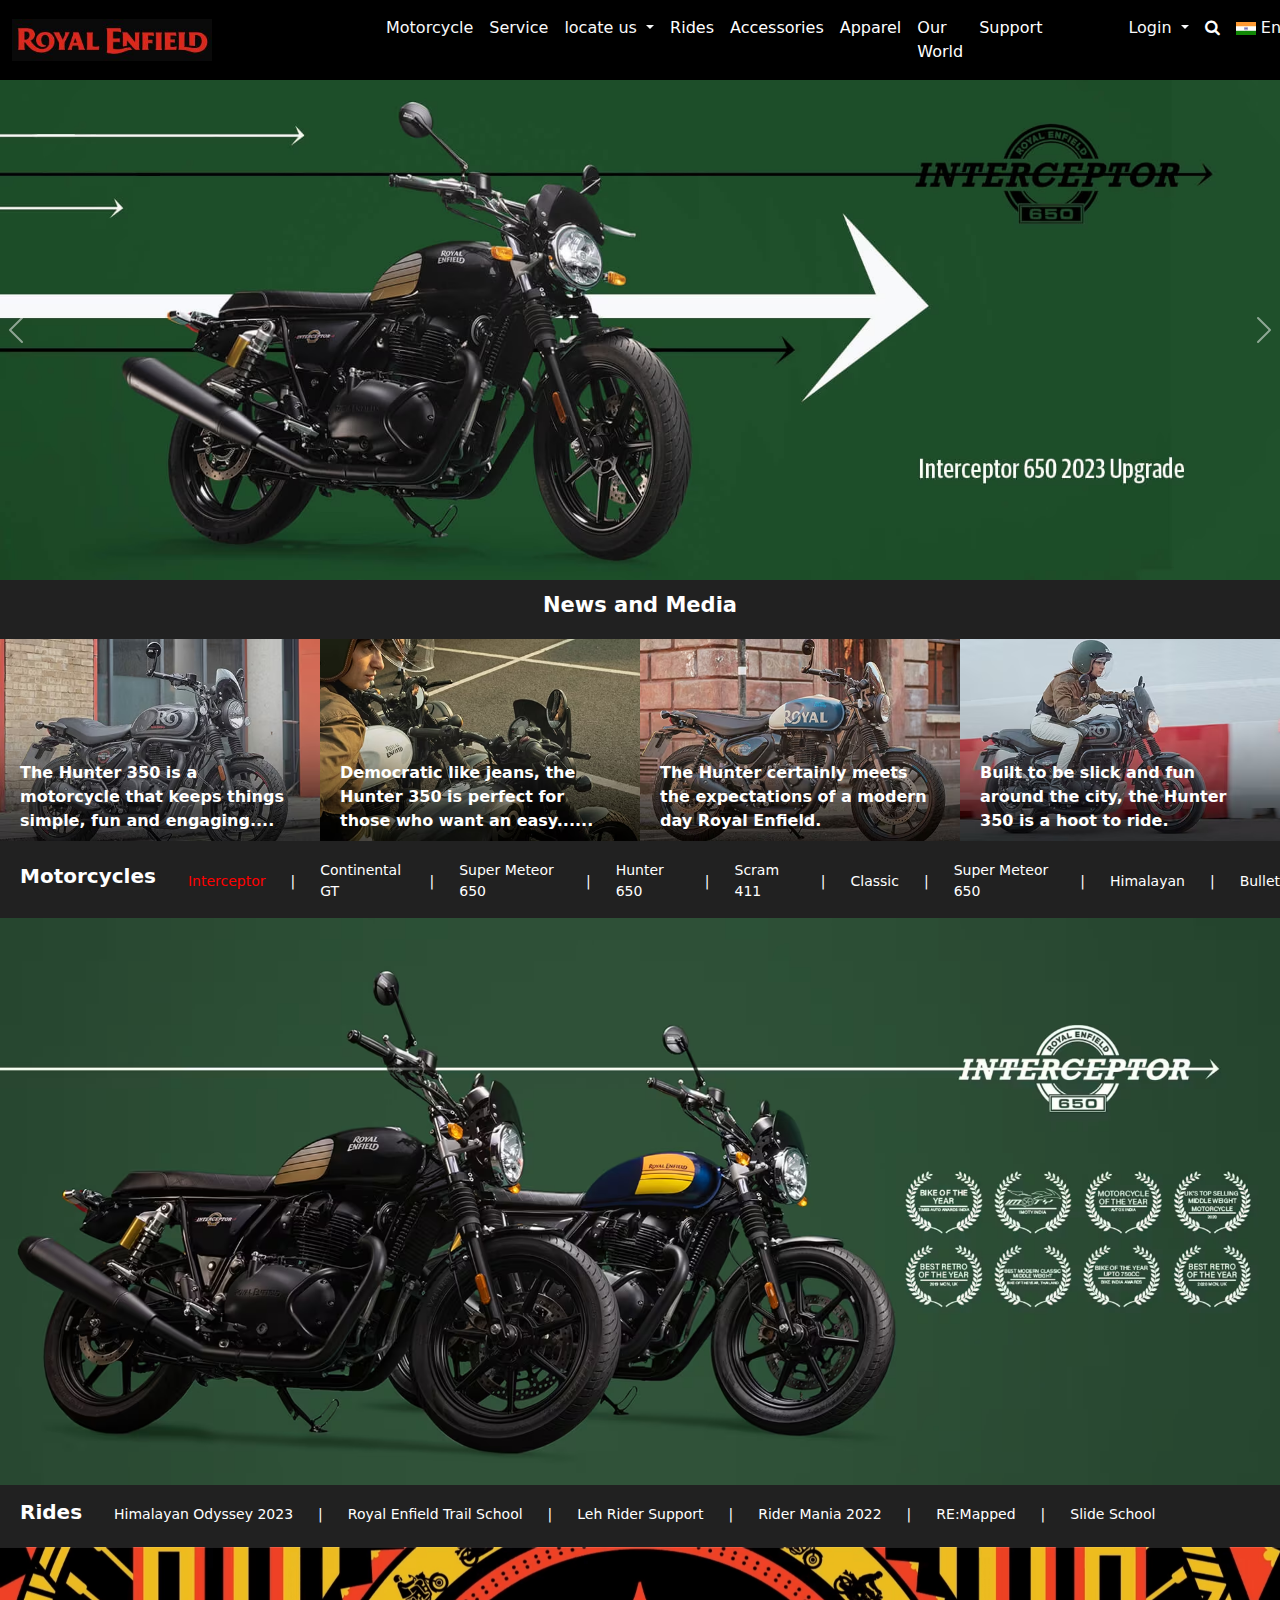
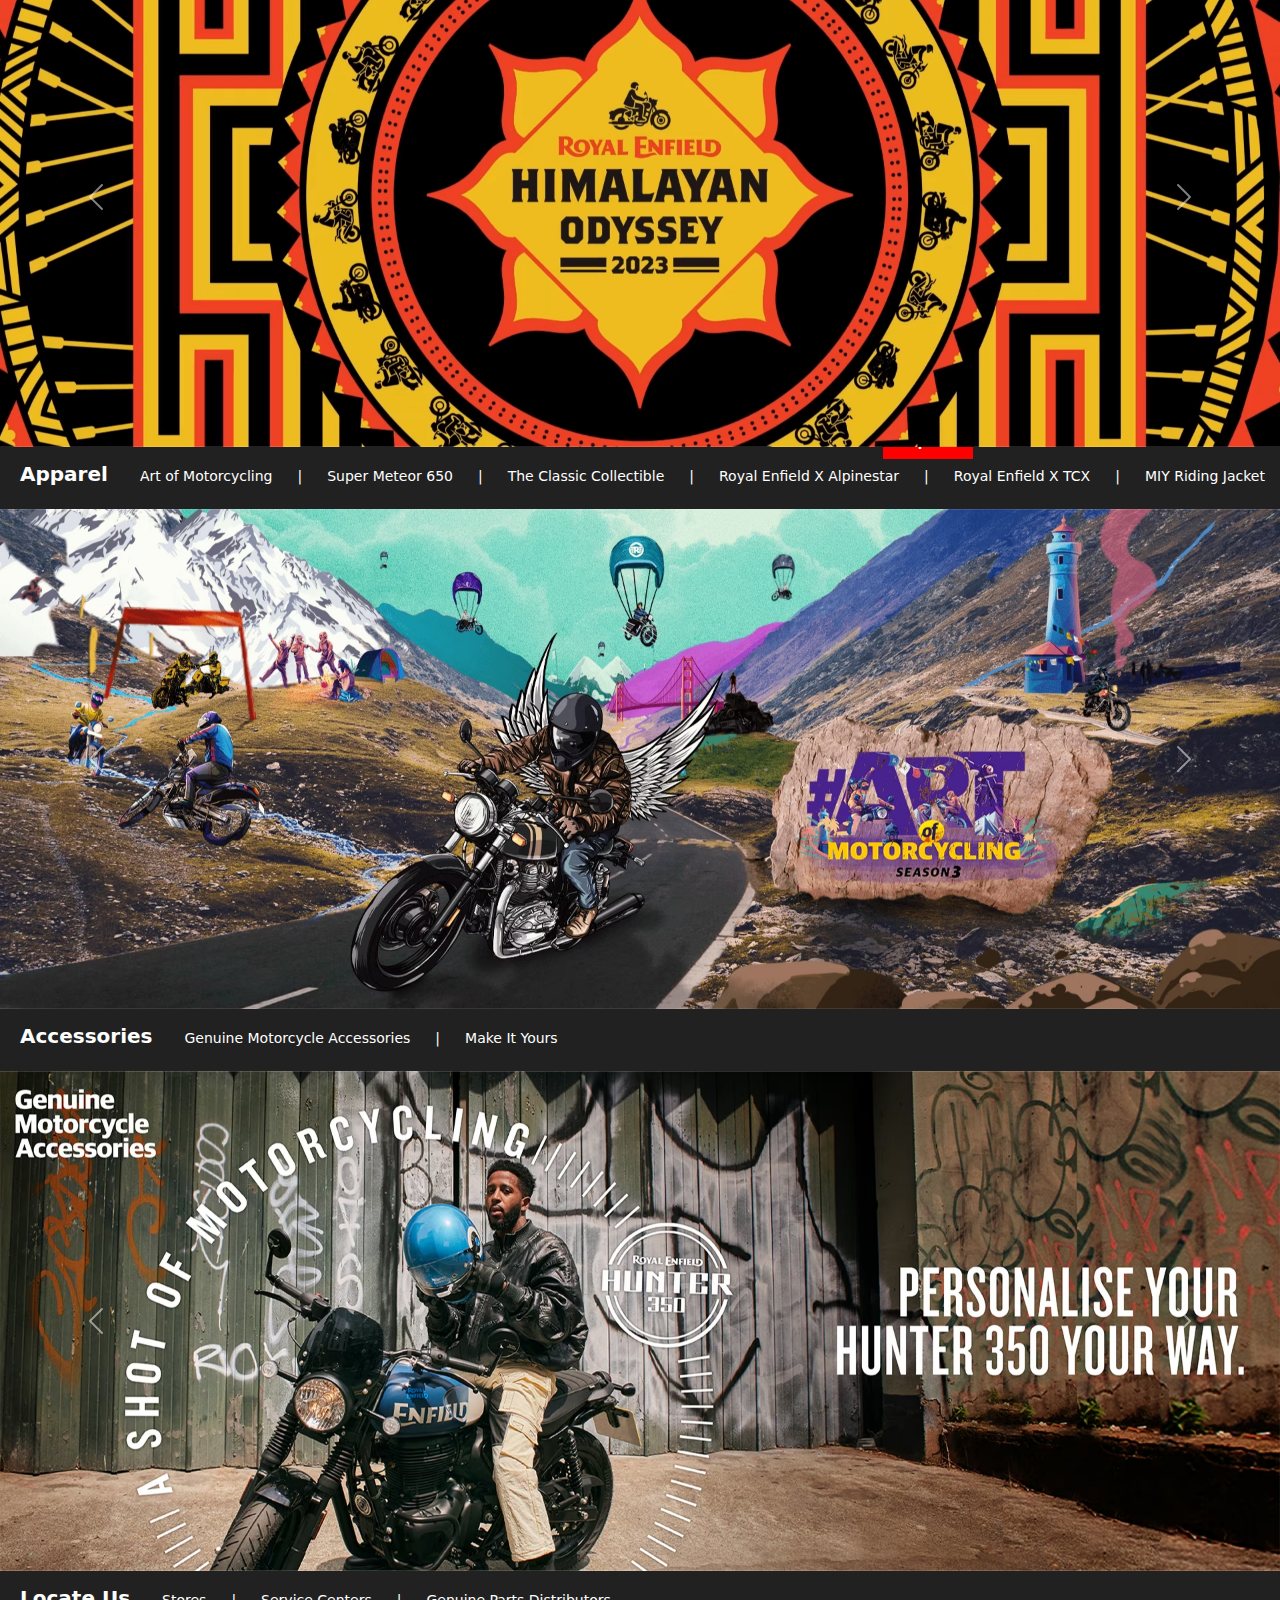
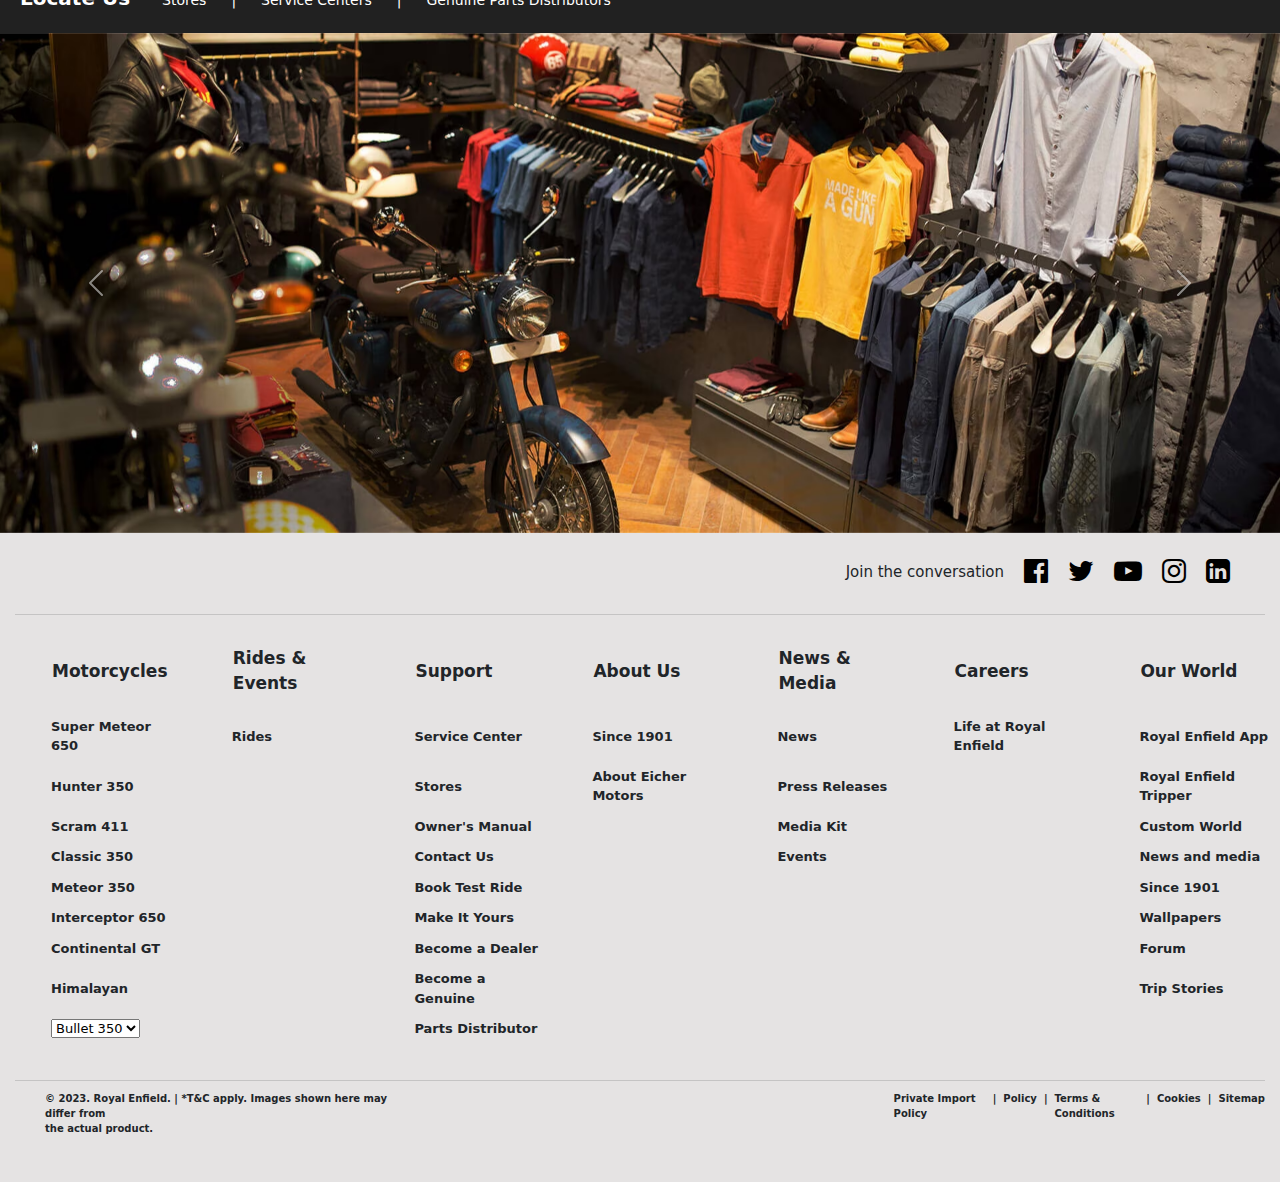
==== index.html @ e314db84 "update html file" ====
<!DOCTYPE html>
<html lang="en">
<head>
    <meta charset="UTF-8">
    <meta http-equiv="X-UA-Compatible" content="IE=edge">
    <meta name="viewport" content="width=device-width, initial-scale=1.0">
    <title>Bikes in India | New Bike Model 2023 | Royal Enfield India</title>
    <link rel="stylesheet" href="./RE.css">
    <link rel="stylesheet" href="./bootstrap-5.3.0-dist/css/bootstrap.min.css">
    <script src="./bootstrap-5.3.0-dist/js/bootstrap.bundle.min.js"></script>
    <script src="./RE.js"></script>
    <link rel="shortcut icon" href="./Images/icon.png" type="image/x-icon">
    <link rel="stylesheet" href="./font-awesome-4.7.0/css/font-awesome.css">
</head>
<body>
    <nav class="navbar navbar-expand-lg bg-black">
        <div class="container-fluid">
          <a class="navbar-brand" href="#"><img src="./Images/RElogo.JPG" alt="Royal Enfield India" width="200px"></a>
          <button class="navbar-toggler" type="button" data-bs-toggle="collapse" data-bs-target="#navbarSupportedContent" aria-controls="navbarSupportedContent" aria-expanded="false" aria-label="Toggle navigation">
            <span class="navbar-toggler-icon"></span>
          </button>
          <div class="collapse navbar-collapse" id="navbarSupportedContent">
            <ul class="navbar-nav me-auto mb-2 mb-lg-0">
              <li class="nav-item">
                <a class="nav-link active text-light" aria-current="page" href="#" style="margin-left: 150px;">Motorcycle</a>
              </li>
              <li class="nav-item">
                <a class="nav-link text-light" href="#">Service</a>
              </li>
              <li class="nav-item dropdown">
                <a class="nav-link dropdown-toggle text-light" href="#" role="button" data-bs-toggle="dropdown" aria-expanded="false">
                  locate us
                </a>
                <ul class="dropdown-menu">
                  <li><a class="dropdown-item" href="#">Mumbai</a></li>
                  <li><a class="dropdown-item" href="#">Thane</a></li>
                  <li><a class="dropdown-item" href="#">Chennai</a></li>
                  <li><a class="dropdown-item" href="#">Vasai</a></li>
                  <li><a class="dropdown-item" href="#">Pune</a></li>
                </ul>
              </li>
              <li class="nav-item">
                <a class="nav-link text-white">Rides</a>
              </li>
              <li class="nav-item">
                <a class="nav-link text-white">Accessories</a>
              </li>
              <li class="nav-item">
                <a class="nav-link text-white">Apparel</a>
              </li>
              <li class="nav-item">
                <a class="nav-link text-white">Our World</a>
              </li>
              <li class="nav-item">
                <a class="nav-link text-white">Support</a>
              </li>

              <li class="nav-item dropdown" style="margin-left: 70px ">
                <a class="nav-link dropdown-toggle text-light" href="#" role="button" data-bs-toggle="dropdown" aria-expanded="false">
                  Login
                </a>
            </li>
            <li class="nav-item">
                <a class="nav-link text-white" ><i class="fa fa-search" aria-hidden="true"></i></a>
            </li>
            <li class="nav-item dropdown"> 
                <a class="nav-link dropdown-toggle text-light" href="#" role="button" data-bs-toggle="dropdown" aria-expanded="false">
                <img src="./Images/india-flag-icon.png" alt="" width="20px"> En</a>  
            </li>
            </ul>

            
          </div>
        </div>
      </nav>
    
      <div id="carouselExampleAutoplaying" class="carousel slide" data-bs-ride="carousel">
        <div class="carousel-inner">
          <div class="carousel-item active">
            <img src="./Images/img1.png" class="d-block w-100" alt="img1">
          </div>
          <div class="carousel-item">
            <img src="./Images/img2.png" class="d-block w-100" alt="...">
          </div>
          <div class="carousel-item">
            <img src="./Images/img3.png" class="d-block w-100" alt="...">
          </div>
          <div class="carousel-item">
            <img src="./Images/img4.gif" class="d-block w-100" alt="...">
          </div>
          <div class="carousel-item">
            <img src="./Images/img5.png" class="d-block w-100" alt="...">
          </div>
          <div class="carousel-item">
            <img src="./Images/img6.png" class="d-block w-100" alt="...">
          </div>
          <div class="carousel-item">
            <img src="./Images/img7.png" class="d-block w-100" alt="...">
          </div>
        </div>
        <button class="carousel-control-prev" type="button" data-bs-target="#carouselExampleAutoplaying" data-bs-slide="prev" style="padding-right: 160px;">
          <span class="carousel-control-prev-icon" aria-hidden="true"></span>
          <span class="visually-hidden">Previous</span>
        </button>
        <button class="carousel-control-next" type="button" data-bs-target="#carouselExampleAutoplaying" data-bs-slide="next" style="padding-left: 160px;">
          <span class="carousel-control-next-icon" aria-hidden="true"></span>
          <span class="visually-hidden">Next</span>
        </button>
      </div>

      <section id="CardSection">
        <div id="news" >
          <h3>News and Media</h3>
        </div>
        <div id="Cards"  >
        <div>
          <img src="./Images/img8.png" alt="img8">
          <p>The Hunter 350 is a motorcycle that keeps things simple, fun and engaging....</p>
        </div>
        <div>
          <img src="./Images/img9.png" alt="">
          <p>Democratic like jeans, the Hunter 350 is perfect for those who want an easy......</p>
        </div>
        <div>
          <img src="./Images/img10.png" alt="">
          <p>The Hunter certainly meets the expectations of a modern day Royal Enfield.</p>
        </div>
        <div>
          <img src="./Images/img11.png" alt="">
          <p>Built to be slick and fun around the city, the Hunter 350 is a hoot to ride.</p>
        </div>
      </div>
      </section>

      <section id="Motorcycles">
        <h3>Motorcycles</h3>
        <ul>
          <li class="hover" onclick="a1"><span> Interceptor</span></li>
          <li>|</li>
          <li class="hover" onclick="a()">Continental GT</li>
          <li>|</li>
          <li class="hover" onclick="b()">Super Meteor 650</li>
          <li>|</li>
          <li class="hover" onclick="c()">Hunter 650</li>
          <li>|</li>
          <li class="hover" onclick="d()">Scram 411</li>
          <li>|</li>
          <li class="hover" onclick="e()">Classic</li>
          <li>|</li>
          <li class="hover" onclick="f()">Super Meteor 650</li>
          <li>|</li>
          <li class="hover" onclick="g()">Himalayan</li>
          <li>|</li>
          <li class="hover" onclick="h()">Bullet</li>
        </ul>
      </section>

      <section id="ImagSection">
        <img src="./Images/interceptor-home-motorcycle.avif" alt="" id="kk">
        <!-- <img src="./images/22.avif" alt="">
        <img src="./images/23.avif" alt="">
        <img src="./images/24.avif" alt="">
        <img src="./images/25.avif" alt="">
        <img src="./images/26.avif" alt="">
        <img src="./images/27.avif" alt="">
        <img src="./images/28.avif" alt="">
        <img src="./images/29.avif" alt=""> -->
        <button>Explore</button>
      </section>

      <section id="Rides">
        <h3>Rides</h3>
        <ul>
          <li class="hover">Himalayan Odyssey 2023</li>
          <li>|</li>
          <li class="hover">Royal Enfield Trail School  </li> 
          <li>|</li>
          <li class="hover">Leh Rider Support</li>
          <li>|</li>
          <li class="hover">Rider Mania 2022</li>
          <li>|</li>
          <li class="hover">RE:Mapped</li>
          <li>|</li>
          <li class="hover">Slide School</li>
        </ul>
      </section>

      <section id="RideImageSection">
        <div id="carouselExample" class="carousel slide">
          <div class="carousel-inner">
            <div class="carousel-item active">
              <img src="./Images/13.png" class="d-block w-100" alt="13.png">
            </div>
            <div class="carousel-item">
              <img src="./Images/14.png" class="d-block w-100"  alt="...">
            </div>
            <div class="carousel-item">
              <img src="./Images/15.png" class="d-block w-100" alt="...">
            </div>
            <div class="carousel-item">
              <img src="./Images/16.png" class="d-block w-100" alt="...">
            </div>
            <div class="carousel-item">
              <img src="./Images/17.png" class="d-block w-100" alt="...">
            </div>
            <div class="carousel-item">
              <img src="./Images/18.png" class="d-block w-100" alt="...">
            </div>
          </div>
          <button class="carousel-control-prev" type="button" data-bs-target="#carouselExample" data-bs-slide="prev">
            <span class="carousel-control-prev-icon" aria-hidden="true"></span>
            <span class="visually-hidden">Previous</span>
          </button>
          <button class="carousel-control-next" type="button" data-bs-target="#carouselExample" data-bs-slide="next">
            <span class="carousel-control-next-icon" aria-hidden="true"></span>
            <span class="visually-hidden">Next</span>
          </button>
        </div>
      </section>

    <section id="Apparel">
        <h3>Apparel</h3>
        <ul>
          <li class="hover">Art of Motorcycling</li>
          <li>|</li>
          <li class="hover">Super Meteor 650</Main></li> 
          <li>|</li>
          <li class="hover">The Classic Collectible</li>
          <li>|</li>
          <li class="hover">Royal Enfield X Alpinestar</li>
          <li>|</li>
          <li class="hover">Royal Enfield X TCX</li>
          <li>|</li>
          <li class="hover">MIY Riding Jacket</li>
        </ul>
    </section>

    <section id="ApparelImageSection">
      <div id="carouselExample" class="carousel slide">
        <div class="carousel-inner">
          <div class="carousel-item active">
            <img src="./Images/apparel1.png" class="d-block w-100" alt="13.png">
          </div>
          <div class="carousel-item">
            <img src="./Images/apparel2.png" class="d-block w-100"  alt="...">
          </div>
          <div class="carousel-item">
            <img src="./Images/apparel3.png" class="d-block w-100" alt="...">
          </div>
          <div class="carousel-item">
            <img src="./Images/apparel4.png" class="d-block w-100" alt="...">
          </div>
          <div class="carousel-item">
            <img src="./Images/apparel5.png" class="d-block w-100" alt="...">
          </div>
          <div class="carousel-item">
            <img src="./Images/apparel6.png" class="d-block w-100" alt="...">
          </div>
        </div>
        <button class="carousel-control-prev" type="button" data-bs-target="#carouselExample" data-bs-slide="prev">
          <span class="carousel-control-prev-icon" aria-hidden="true"></span>
          <span class="visually-hidden">Previous</span>
        </button>
        <button class="carousel-control-next" type="button" data-bs-target="#carouselExample" data-bs-slide="next">
          <span class="carousel-control-next-icon" aria-hidden="true"></span>
          <span class="visually-hidden">Next</span>
        </button>
      </div>
    </section>

    <section id="Accessories">
      <h3>Accessories</h3>
      <ul>
        <li class="hover">Genuine Motorcycle Accessories</li>
          <li>|</li>
          <li class="hover">Make It Yours</Main></li> 
      </ul>
    </section>

    <section id="AccessoriesImageSection">
      <div id="carouselExample" class="carousel slide">
        <div class="carousel-inner">
          <div class="carousel-item active">
            <img src="./Images/Accessories1.png" class="d-block w-100" alt="13.png">
          </div>
          <div class="carousel-item">
            <img src="./Images/Accessories2.png" class="d-block w-100"  alt="...">
          </div>
        </div>
        <button class="carousel-control-prev" type="button" data-bs-target="#carouselExample" data-bs-slide="prev">
          <span class="carousel-control-prev-icon" aria-hidden="true"></span>
          <span class="visually-hidden">Previous</span>
        </button>
        <button class="carousel-control-next" type="button" data-bs-target="#carouselExample" data-bs-slide="next">
          <span class="carousel-control-next-icon" aria-hidden="true"></span>
          <span class="visually-hidden">Next</span>
        </button>
      </div>
    </section>

    <section id="LocateUs">
      <h3>Locate Us</h3>
      <ul>
        <li class="hover">Stores</li>
        <li>|</li>
        <li class="hover">Service Centers</Main></li>
        <li>|</li>
        <li class="hover">Genuine Parts Distributors</Main></li> 
      </ul>
    </section>

    <section id="LocateUsImageSection">
      <div id="carouselExample" class="carousel slide">
        <div class="carousel-inner">
          <div class="carousel-item active">
            <img src="./Images/LocateUs1.png" class="d-block w-100" alt="13.png">
          </div>
          <div class="carousel-item">
            <img src="./Images/LocateUs2.png" class="d-block w-100"  alt="...">
          </div>
          <div class="carousel-item">
            <img src="./Images/LocateUs3.png" class="d-block w-100"  alt="...">
          </div>
        </div>
        <button class="carousel-control-prev" type="button" data-bs-target="#carouselExample" data-bs-slide="prev">
          <span class="carousel-control-prev-icon" aria-hidden="true"></span>
          <span class="visually-hidden">Previous</span>
        </button>
        <button class="carousel-control-next" type="button" data-bs-target="#carouselExample" data-bs-slide="next">
          <span class="carousel-control-next-icon" aria-hidden="true"></span>
          <span class="visually-hidden">Next</span>
        </button>
      </div>
    </section>

    <section id="footer">
      <div id="right">
        <h5>Join the conversation</h5>
        <a href="https://www.facebook.com/RoyalEnfield/" class="fa fa-facebook-official"></a>
        <a href="https://twitter.com/royalenfield" class="fa fa-twitter"></a>
        <a href="https://www.youtube.com/channel/UCyxUUHqmz9IiAnrROJc0mag" class="fa fa-youtube-play"></a>
        <a href="https://www.instagram.com/royalenfield/" class="fa fa-instagram"></a>
        <a href="https://www.linkedin.com/company/royal-enfield/" class="fa fa-linkedin-square"></a>
      </div>
      <div id="topline">

      </div>
      <div id="FooterTable">
        <table>
        
            <th>Motorcycles</th>
            <th>Rides & Events</th>
            <th>Support</th>
            <th>About Us</th>
            <th>News & Media</th>
            <th>Careers</th>
            <th>Our World</th>
        

          <tr>
            <td class="hover">Super Meteor 650</td>
            <td class="hover">Rides</td>
            <td class="hover">Service Center</td>
            <td class="hover">Since 1901</td>
            <td class="hover">News</td>
            <td class="hover">Life at Royal Enfield</td>
            <td class="hover">Royal Enfield App</td>
          </tr>

          <tr>
            <td class="hover">Hunter 350</td>
            <td></td>
            <td class="hover">Stores</td>
            <td class="hover">About Eicher Motors</td>
            <td class="hover">Press Releases</td>
            <td></td>
            <td class="hover">Royal Enfield Tripper</td>
          </tr>

          <tr>
            <td class="hover">Scram 411</td>
            <td></td>
            <td class="hover">Owner's Manual</td>
            <td></td>
            <td class="hover">Media Kit</td>
            <td></td>
            <td class="hover">Custom World</td>
          </tr>

          <tr>
            <td class="hover">Classic 350</td>
            <td></td>
            <td class="hover">Contact Us</td>
            <td class="hover"></td>
            <td class="hover">Events</td>
            <td></td>
            <td class="hover">News and media</td>
          </tr>
          
          <tr>
            <td class="hover">Meteor 350</td>
            <td></td>
            <td class="hover">Book Test Ride</td>
            <td></td>
            <td></td>
            <td></td>
            <td class="hover">Since 1901</td>
          </tr>
          <tr>
            <td class="hover">Interceptor 650</td>
            <td></td>
            <td class="hover">Make It Yours</td>
            <td></td>
            <td></td>
            <td></td>
            <td class="hover">Wallpapers</td>
          </tr>

          <tr>
            <td class="hover">Continental GT</td>
            <td></td>
            <td class="hover">Become a Dealer</td>
            <td></td>
            <td></td>
            <td></td>
            <td class="hover">Forum</td>
          </tr>

          <tr>
            <td class="hover">Himalayan</td>
            <td></td>
            <td class="hover">Become a Genuine</td>
            <td></td>
            <td></td>
            <td></td>
            <td class="hover">Trip Stories</td>
          </tr>
          <tr>
            <td><select class="hover" name="Bullet" id="">
              <option value="" class="hover">Bullet 350</option>
              <option value="" class="hover">Bullet ES</option>
            </select></td>
            <td></td>
            <td class="hover">Parts Distributor</td>
            <td></td>
            <td></td>
            <td></td>
            <td></td>
          </tr>
        </table>
      </div>

      <div id="Copyright">
        <p>© 2023. Royal Enfield. | *T&C apply. Images shown here may differ from <br>
          the actual product.</p>
          
            <ul>
              <li class="hover">Private Import Policy</li>
              <li>|</li>
              <li class="hover">Policy</Main></li>
              <li>|</li>
              <li class="hover">Terms & Conditions</Main></li> 
              <li>|</li>
              <li class="hover">Cookies</Main></li> 
              <li>|</li>
              <li class="hover">Sitemap</Main></li> 
            </ul>
          </div>
      </div>
    </section>

</body>
</html>
---- RE.css ----
#CardSection{
    background-color: #212121;
    color: white;
}

#CardSection #news{
    text-align: center;
    padding-top: 8px;
    padding-bottom: 8px;
}

#CardSection #news h3{
    font-size: 21px;
    font-weight: 650;
    padding-top: 5px;
    padding-bottom: 5px;
}

#CardSection #Cards{
    display: flex;
}

#CardSection #Cards div{
    width: 25%;
    height: 210px;
    overflow: hidden;
}

#CardSection #Cards div img{
    width: 100%;

}

#CardSection #Cards div p{
    position: relative;
    top: -80px;
    padding-left: 20px;
    padding-right: 20px;
    font-weight: 600;
}

#CardSection #Cards div img:hover{
    transform: scale(1.1);
    transition: 2s;
}

#Motorcycles{
    display: flex;
    background-color: #212121;
    color: white;
    position: relative;
}

#Motorcycles h3{
    padding-top: 15px;
    padding-bottom: 15px;
    margin-left: 20px;
    font-size: 20px;
    font-weight: 650;
}

#Motorcycles ul li span{
    color: red;
}

#Motorcycles ul{
    list-style: none;
    display:flex;
    gap: 25px;
    align-items: center;
    margin-top: 11px;
    font-size: 14px;
    font-weight: 450;
}

.hover:hover{
    color: red;
    cursor: pointer;
}

#ImagSection img{
    width: 100%;
}

#ImagSection button{
    position: absolute;
    left: 69%;
    top: 225%;
    width: 90px;
    height: 34px;
    border: none;
    background-color: red;
    color: white;
    font-size: 13px;
    font-weight: 600;
}

#Rides{
    display: flex;
    background-color: #212121;
    color: white;
    position: relative;
}

#Rides h3{
    padding-top: 15px;
    padding-bottom: 15px;
    margin-left: 20px;
    font-size: 20px;
    font-weight: 650;
}

#Rides ul li span{
    color: red;
}

#Rides ul{
    list-style: none;
    display: flex;
    align-items: center;
    gap: 25px;
    margin-top: 13px;
    font-size: 14px;
    font-weight: 500;
}

#Apparel{
    display: flex;
    background-color: #212121;
    color: white;
}

#Apparel h3{
    padding-top: 15px;
    padding-bottom: 15px;
    margin-left: 20px;
    font-size: 20px;
    font-weight: 650;
}

#Apparel ul{
    display: flex;
    align-items: center;
    list-style: none;
    gap: 25px;
    margin-top: 13px;
    font-size: 14px;
    font-weight: 500;
}

#Accessories{
    display: flex;
    background-color: #212121;
    color: white;
}

#Accessories h3{
    padding-top: 15px;
    padding-bottom: 15px;
    margin-left: 20px;
    font-size: 20px;
    font-weight: 650;
}

#Accessories ul{
    display: flex;
    align-items: center;
    list-style: none;
    gap: 25px;
    margin-top: 13px;
    font-size: 14px;
    font-weight: 500;
}

#LocateUs{
    display: flex;
    background-color: #212121;
    color: white;
}

#LocateUs h3{
    padding-top: 15px;
    padding-bottom: 15px;
    margin-left: 20px;
    font-size: 20px;
    font-weight: 650;
}

#LocateUs ul{
    display: flex;
    align-items: center;
    list-style: none;
    gap: 25px;
    margin-top: 13px;
    font-size: 14px;
    font-weight: 500;
}

#TagsCardSection{
    background-color: #212121;
    color: white;
}

#TagsCardSection #tags{
    text-align: center;
    padding-top: 8px;
    padding-bottom: 8px;
}

#TagsCardSection #tags h3{
    font-size: 21px;
    font-weight: 650;
    padding-top: 5px;
    padding-bottom: 5px;
}

#TagsCardSection #card1 div{
    width: 25px;
    /* height: 210px; */
    /* overflow: hidden; */
}

/* #TagsCardSection #card1 div img{
    width: 50%;

} */

#footer{
    background-color: #e5e3e3;
}

#footer #right{
    display: flex;
    align-items:center;
    justify-content: right;
    gap: 20px;
    padding-right: 50px;
    padding-top: 20px;
    padding-bottom: 25px;

}

#footer #right h5{
    font-weight: 500;
    font-size: 15px;
    padding-top: 10px;
}

#footer #right a{
    font-size: 28px;
    text-decoration: none;
    color: black;
}

#footer #topline {
    border-top: 1px solid #c5c4c4 ;
    margin-right: 15px;
    margin-left: 15px;
    padding-bottom: 30px;
    position: relative;
}

#footer #FooterTable table tr th{
    padding-left: 52px;
    padding-bottom: 10px; 
    font-size: 17px;   
}

#footer #FooterTable table{
    margin-bottom: 40px;
}

#footer #FooterTable table td{
    padding-left: 51px;
    font-size: 13px;
    padding-top: 10px;
    font-weight: 600;
}

#footer #Copyright {
    border-top: 1px solid #c5c4c4 ;
    margin-right: 15px;
    margin-left: 15px;
    padding-bottom: 30px;
    position: relative;
}

#Copyright p{
    margin-top: 10px;
    font-size: 10px;
    font-weight: 600;
    padding-left: 30px;
}

#Copyright{
    display: flex;
} 

#Copyright ul{
    display: flex;
    list-style: none;
    margin-left: 460px;
    margin-top: 10px;
    gap: 7px;
}

#Copyright ul li{
    font-size: 10px;
    font-weight: 600;
}
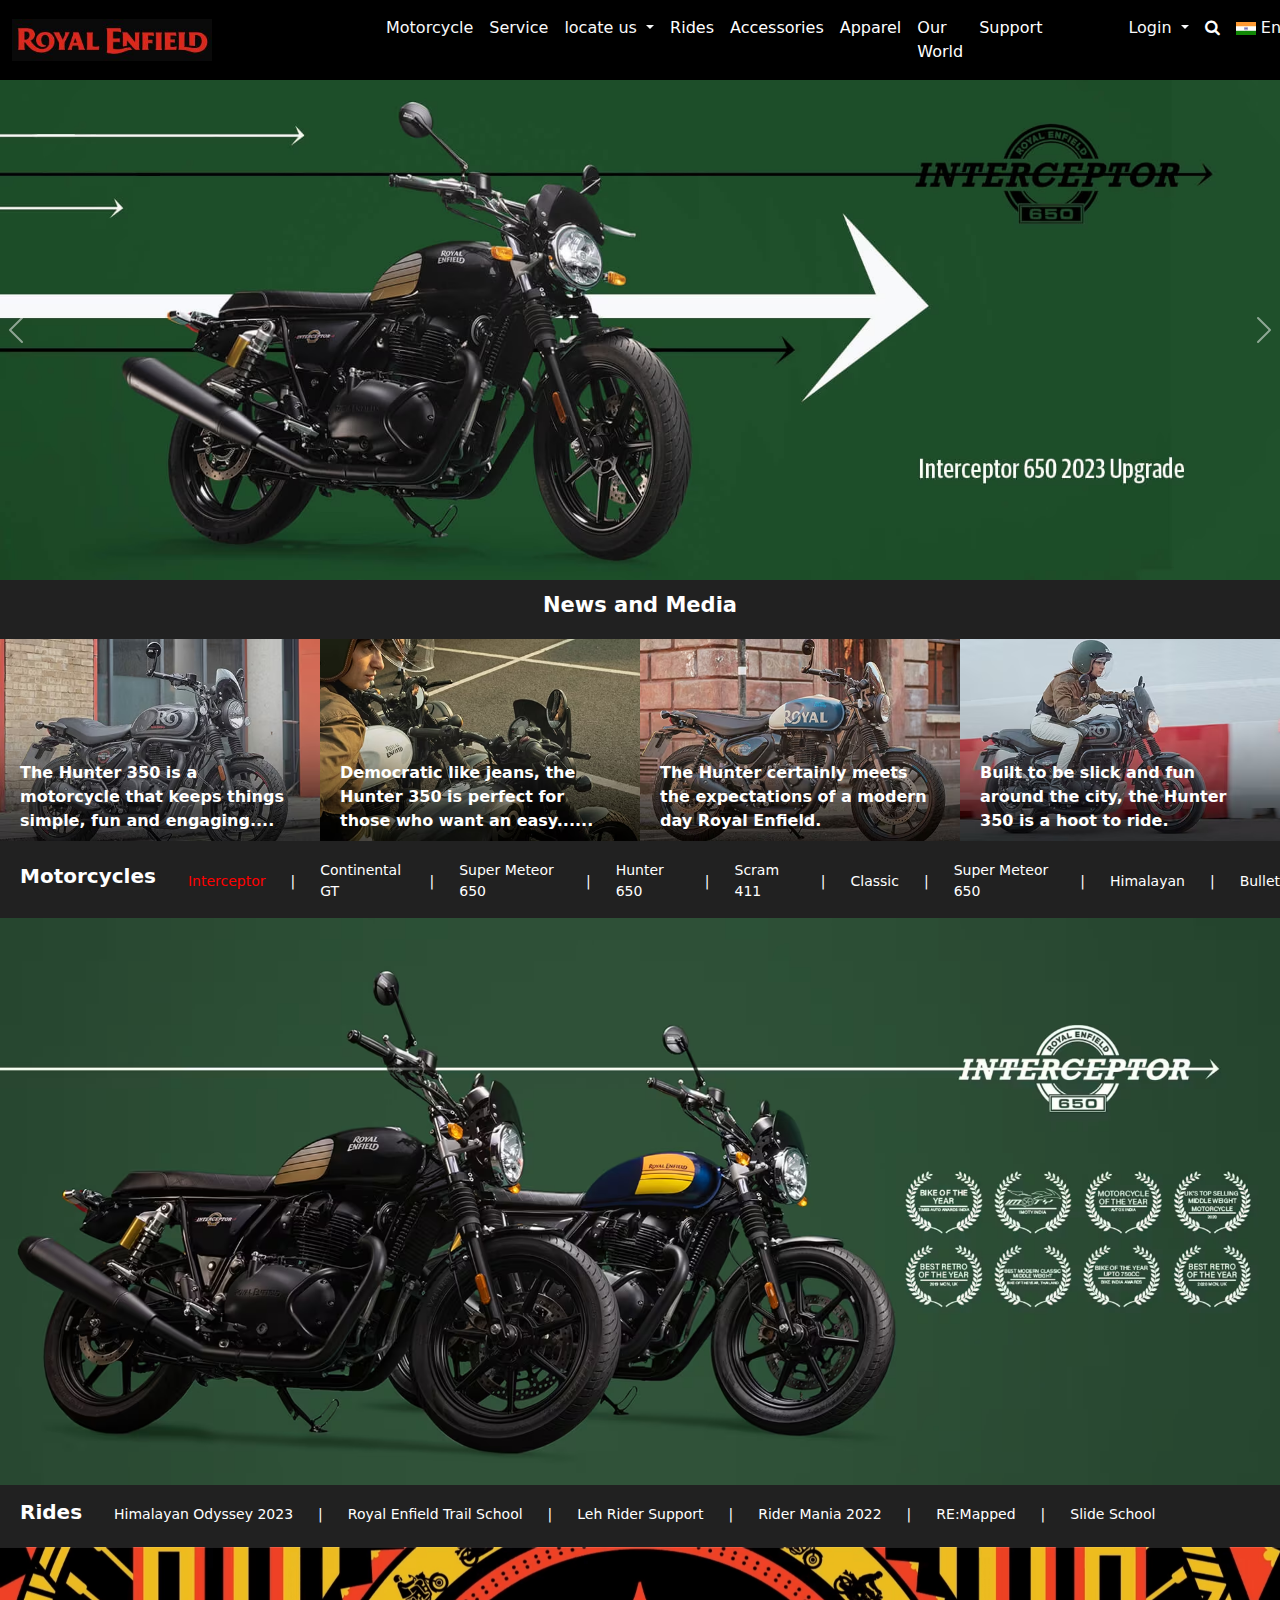
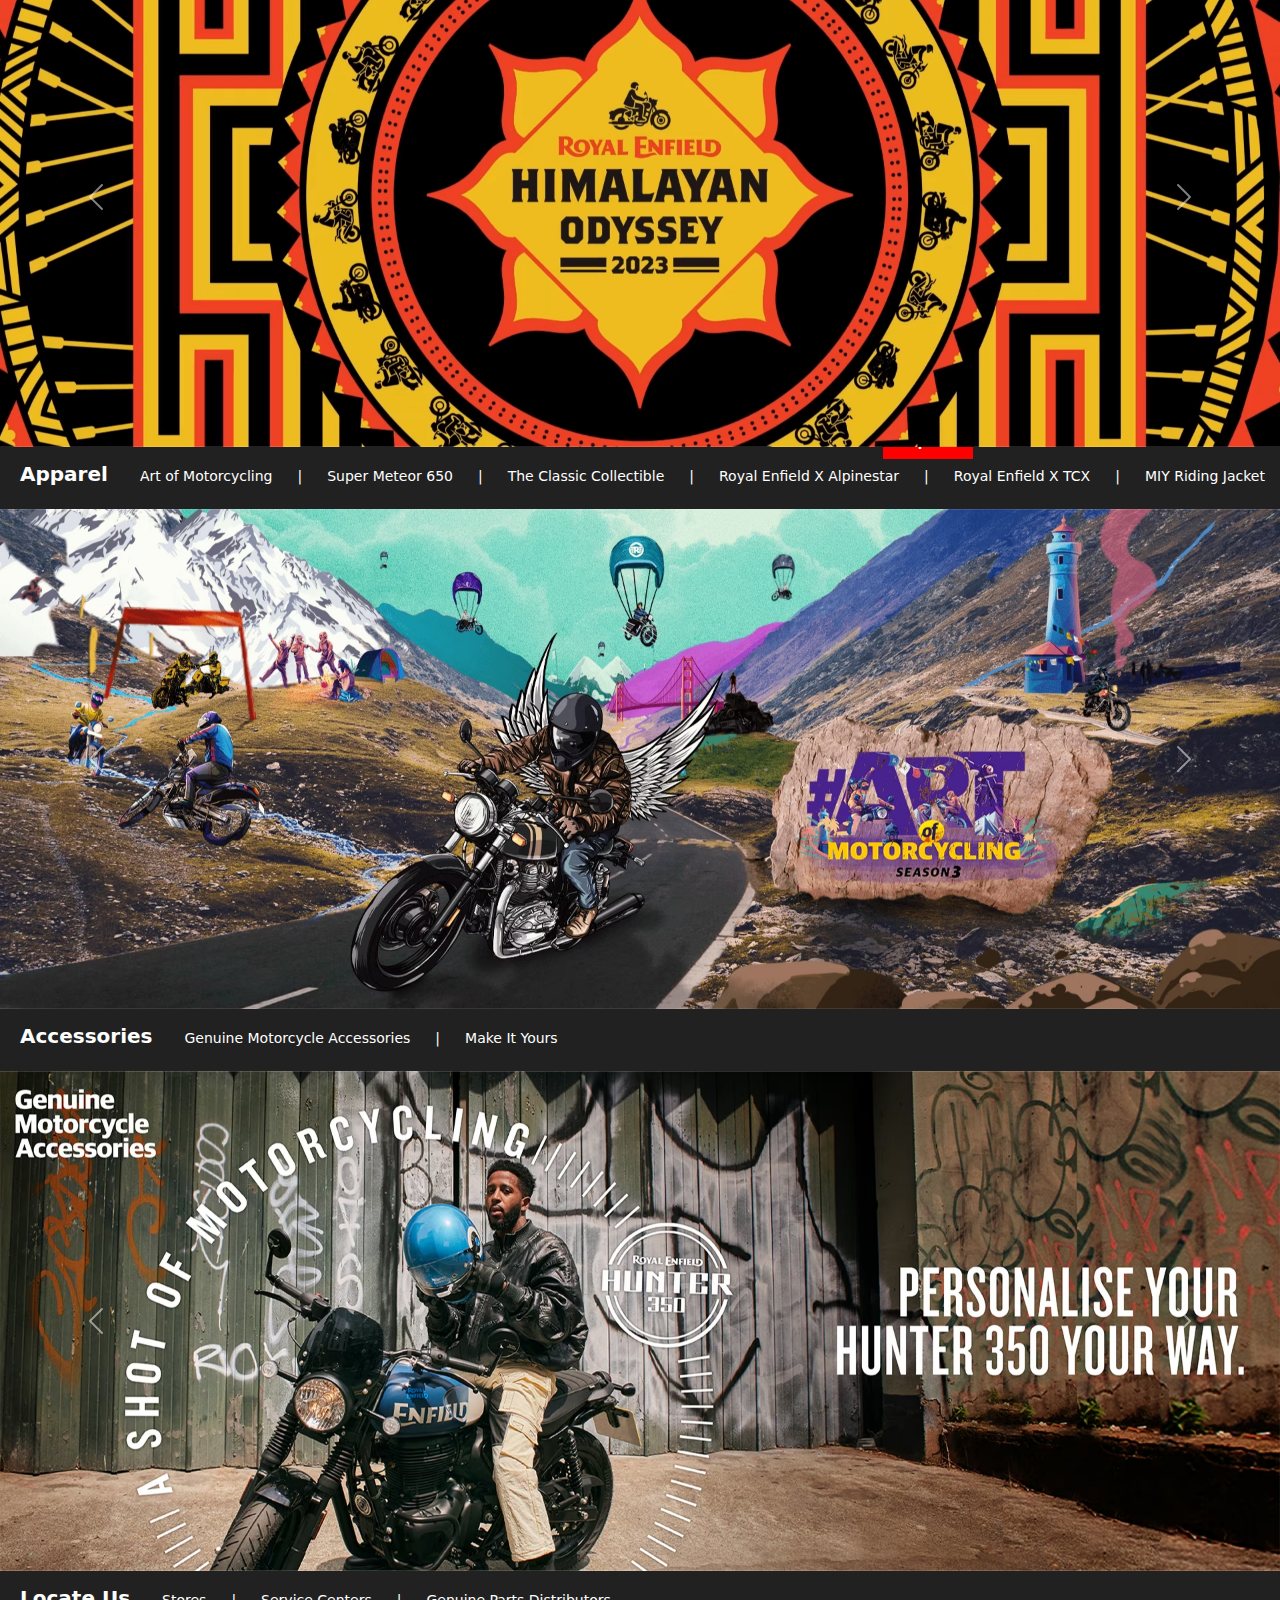
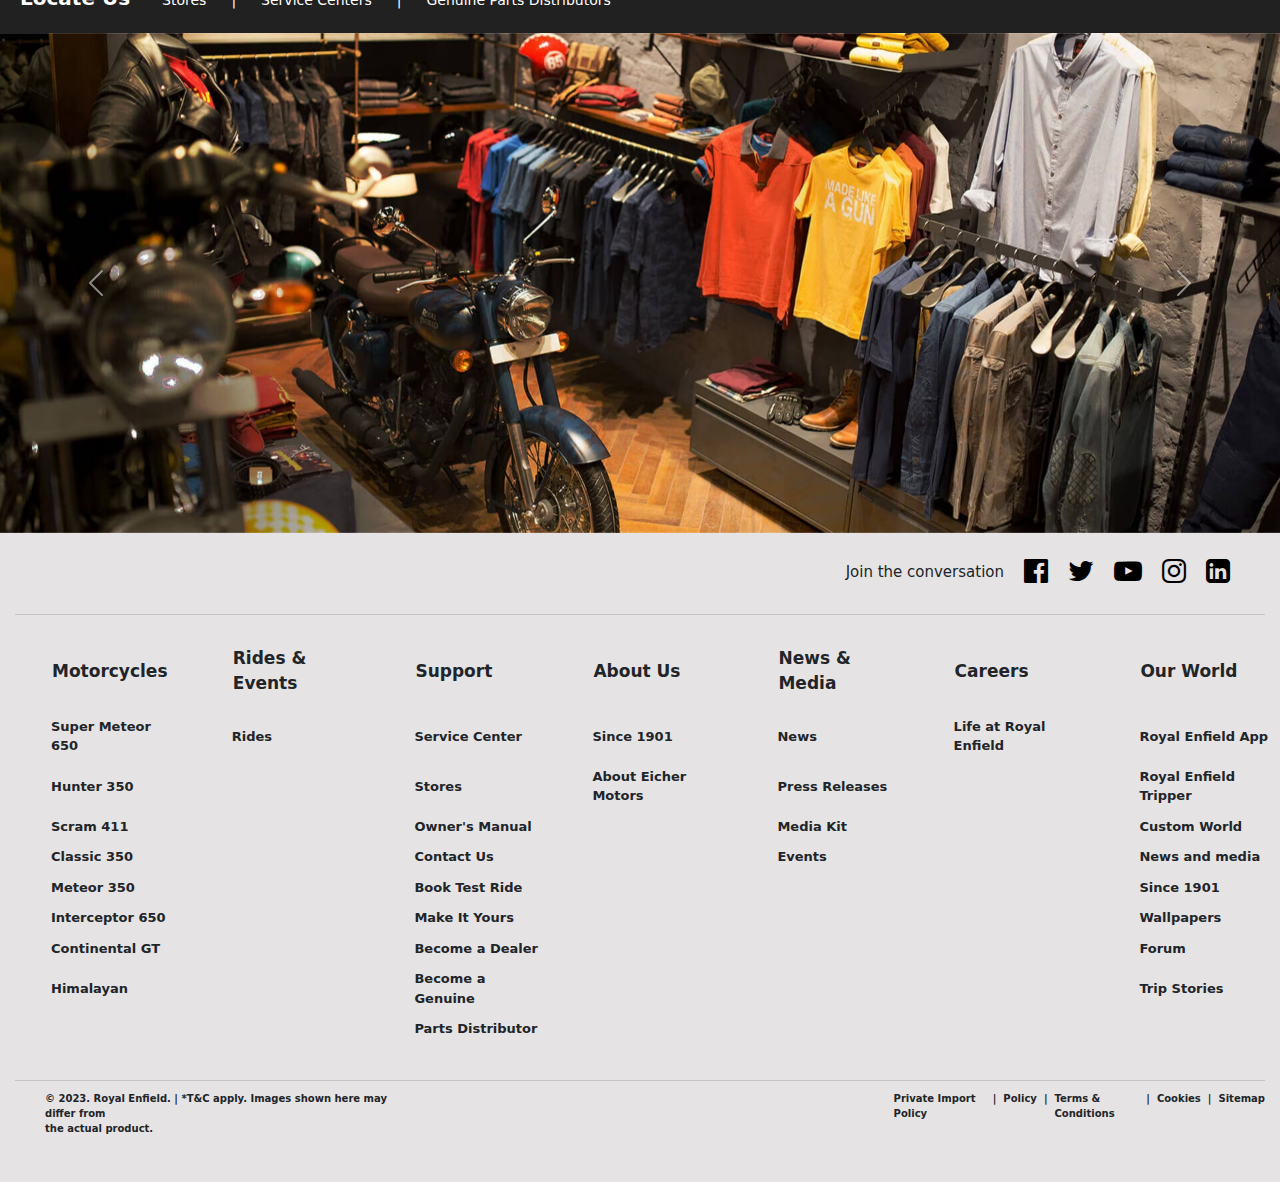
==== commit ab7a1db2: "Update index.html" ====
--- a/index.html
+++ b/index.html
@@ -5,10 +5,10 @@
     <meta http-equiv="X-UA-Compatible" content="IE=edge">
     <meta name="viewport" content="width=device-width, initial-scale=1.0">
     <title>Bikes in India | New Bike Model 2023 | Royal Enfield India</title>
-    <link rel="stylesheet" href="./RE.css">
+    <link rel="stylesheet" href="./index.css">
     <link rel="stylesheet" href="./bootstrap-5.3.0-dist/css/bootstrap.min.css">
     <script src="./bootstrap-5.3.0-dist/js/bootstrap.bundle.min.js"></script>
-    <script src="./RE.js"></script>
+    <script src="./index.js"></script>
     <link rel="shortcut icon" href="./Images/icon.png" type="image/x-icon">
     <link rel="stylesheet" href="./font-awesome-4.7.0/css/font-awesome.css">
 </head>
@@ -436,10 +436,7 @@
             <td class="hover">Trip Stories</td>
           </tr>
           <tr>
-            <td><select class="hover" name="Bullet" id="">
-              <option value="" class="hover">Bullet 350</option>
-              <option value="" class="hover">Bullet ES</option>
-            </select></td>
+            <td></td> 
             <td></td>
             <td class="hover">Parts Distributor</td>
             <td></td>
--- a/index.css
+++ b/index.css
@@ -0,0 +1,317 @@
+#CardSection{
+    background-color: #212121;
+    color: white;
+}
+
+#CardSection #news{
+    text-align: center;
+    padding-top: 8px;
+    padding-bottom: 8px;
+}
+
+#CardSection #news h3{
+    font-size: 21px;
+    font-weight: 650;
+    padding-top: 5px;
+    padding-bottom: 5px;
+}
+
+#CardSection #Cards{
+    display: flex;
+}
+
+#CardSection #Cards div{
+    width: 25%;
+    height: 210px;
+    overflow: hidden;
+}
+
+#CardSection #Cards div img{
+    width: 100%;
+
+}
+
+#CardSection #Cards div p{
+    position: relative;
+    top: -80px;
+    padding-left: 20px;
+    padding-right: 20px;
+    font-weight: 600;
+}
+
+#CardSection #Cards div img:hover{
+    transform: scale(1.1);
+    transition: 2s;
+}
+
+#Motorcycles{
+    display: flex;
+    background-color: #212121;
+    color: white;
+    position: relative;
+}
+
+#Motorcycles h3{
+    padding-top: 15px;
+    padding-bottom: 15px;
+    margin-left: 20px;
+    font-size: 20px;
+    font-weight: 650;
+}
+
+#Motorcycles ul li span{
+    color: red;
+}
+
+#Motorcycles ul{
+    list-style: none;
+    display:flex;
+    gap: 25px;
+    align-items: center;
+    margin-top: 11px;
+    font-size: 14px;
+    font-weight: 450;
+}
+
+.hover:hover{
+    color: red;
+    cursor: pointer;
+}
+
+#ImagSection img{
+    width: 100%;
+}
+
+#ImagSection button{
+    position: absolute;
+    left: 69%;
+    top: 225%;
+    width: 90px;
+    height: 34px;
+    border: none;
+    background-color: red;
+    color: white;
+    font-size: 13px;
+    font-weight: 600;
+}
+
+#Rides{
+    display: flex;
+    background-color: #212121;
+    color: white;
+    position: relative;
+}
+
+#Rides h3{
+    padding-top: 15px;
+    padding-bottom: 15px;
+    margin-left: 20px;
+    font-size: 20px;
+    font-weight: 650;
+}
+
+#Rides ul li span{
+    color: red;
+}
+
+#Rides ul{
+    list-style: none;
+    display: flex;
+    align-items: center;
+    gap: 25px;
+    margin-top: 13px;
+    font-size: 14px;
+    font-weight: 500;
+}
+
+#Apparel{
+    display: flex;
+    background-color: #212121;
+    color: white;
+}
+
+#Apparel h3{
+    padding-top: 15px;
+    padding-bottom: 15px;
+    margin-left: 20px;
+    font-size: 20px;
+    font-weight: 650;
+}
+
+#Apparel ul{
+    display: flex;
+    align-items: center;
+    list-style: none;
+    gap: 25px;
+    margin-top: 13px;
+    font-size: 14px;
+    font-weight: 500;
+}
+
+#Accessories{
+    display: flex;
+    background-color: #212121;
+    color: white;
+}
+
+#Accessories h3{
+    padding-top: 15px;
+    padding-bottom: 15px;
+    margin-left: 20px;
+    font-size: 20px;
+    font-weight: 650;
+}
+
+#Accessories ul{
+    display: flex;
+    align-items: center;
+    list-style: none;
+    gap: 25px;
+    margin-top: 13px;
+    font-size: 14px;
+    font-weight: 500;
+}
+
+#LocateUs{
+    display: flex;
+    background-color: #212121;
+    color: white;
+}
+
+#LocateUs h3{
+    padding-top: 15px;
+    padding-bottom: 15px;
+    margin-left: 20px;
+    font-size: 20px;
+    font-weight: 650;
+}
+
+#LocateUs ul{
+    display: flex;
+    align-items: center;
+    list-style: none;
+    gap: 25px;
+    margin-top: 13px;
+    font-size: 14px;
+    font-weight: 500;
+}
+
+#TagsCardSection{
+    background-color: #212121;
+    color: white;
+}
+
+#TagsCardSection #tags{
+    text-align: center;
+    padding-top: 8px;
+    padding-bottom: 8px;
+}
+
+#TagsCardSection #tags h3{
+    font-size: 21px;
+    font-weight: 650;
+    padding-top: 5px;
+    padding-bottom: 5px;
+}
+
+#TagsCardSection #card1 div{
+    width: 25px;
+    /* height: 210px; */
+    /* overflow: hidden; */
+}
+
+/* #TagsCardSection #card1 div img{
+    width: 50%;
+
+} */
+
+#footer{
+    background-color: #e5e3e3;
+}
+
+#footer #right{
+    display: flex;
+    align-items:center;
+    justify-content: right;
+    gap: 20px;
+    padding-right: 50px;
+    padding-top: 20px;
+    padding-bottom: 25px;
+
+}
+
+#footer #right h5{
+    font-weight: 500;
+    font-size: 15px;
+    padding-top: 10px;
+}
+
+#footer #right a{
+    font-size: 28px;
+    text-decoration: none;
+    color: black;
+}
+
+#footer #topline {
+    border-top: 1px solid #c5c4c4 ;
+    margin-right: 15px;
+    margin-left: 15px;
+    padding-bottom: 30px;
+    position: relative;
+}
+
+#footer #FooterTable table tr th{
+    padding-left: 52px;
+    padding-bottom: 10px; 
+    font-size: 17px;   
+}
+
+#footer #FooterTable table{
+    margin-bottom: 40px;
+}
+
+#footer #FooterTable table td{
+    padding-left: 51px;
+    font-size: 13px;
+    padding-top: 10px;
+    font-weight: 600;
+}
+
+#footer #Copyright {
+    border-top: 1px solid #c5c4c4 ;
+    margin-right: 15px;
+    margin-left: 15px;
+    padding-bottom: 30px;
+    position: relative;
+}
+
+#Copyright p{
+    margin-top: 10px;
+    font-size: 10px;
+    font-weight: 600;
+    padding-left: 30px;
+}
+
+#Copyright{
+    display: flex;
+} 
+
+#Copyright ul{
+    display: flex;
+    list-style: none;
+    margin-left: 460px;
+    margin-top: 10px;
+    gap: 7px;
+}
+
+#Copyright ul li{
+    font-size: 10px;
+    font-weight: 600;
+}
+
+
+
+
+
+
+
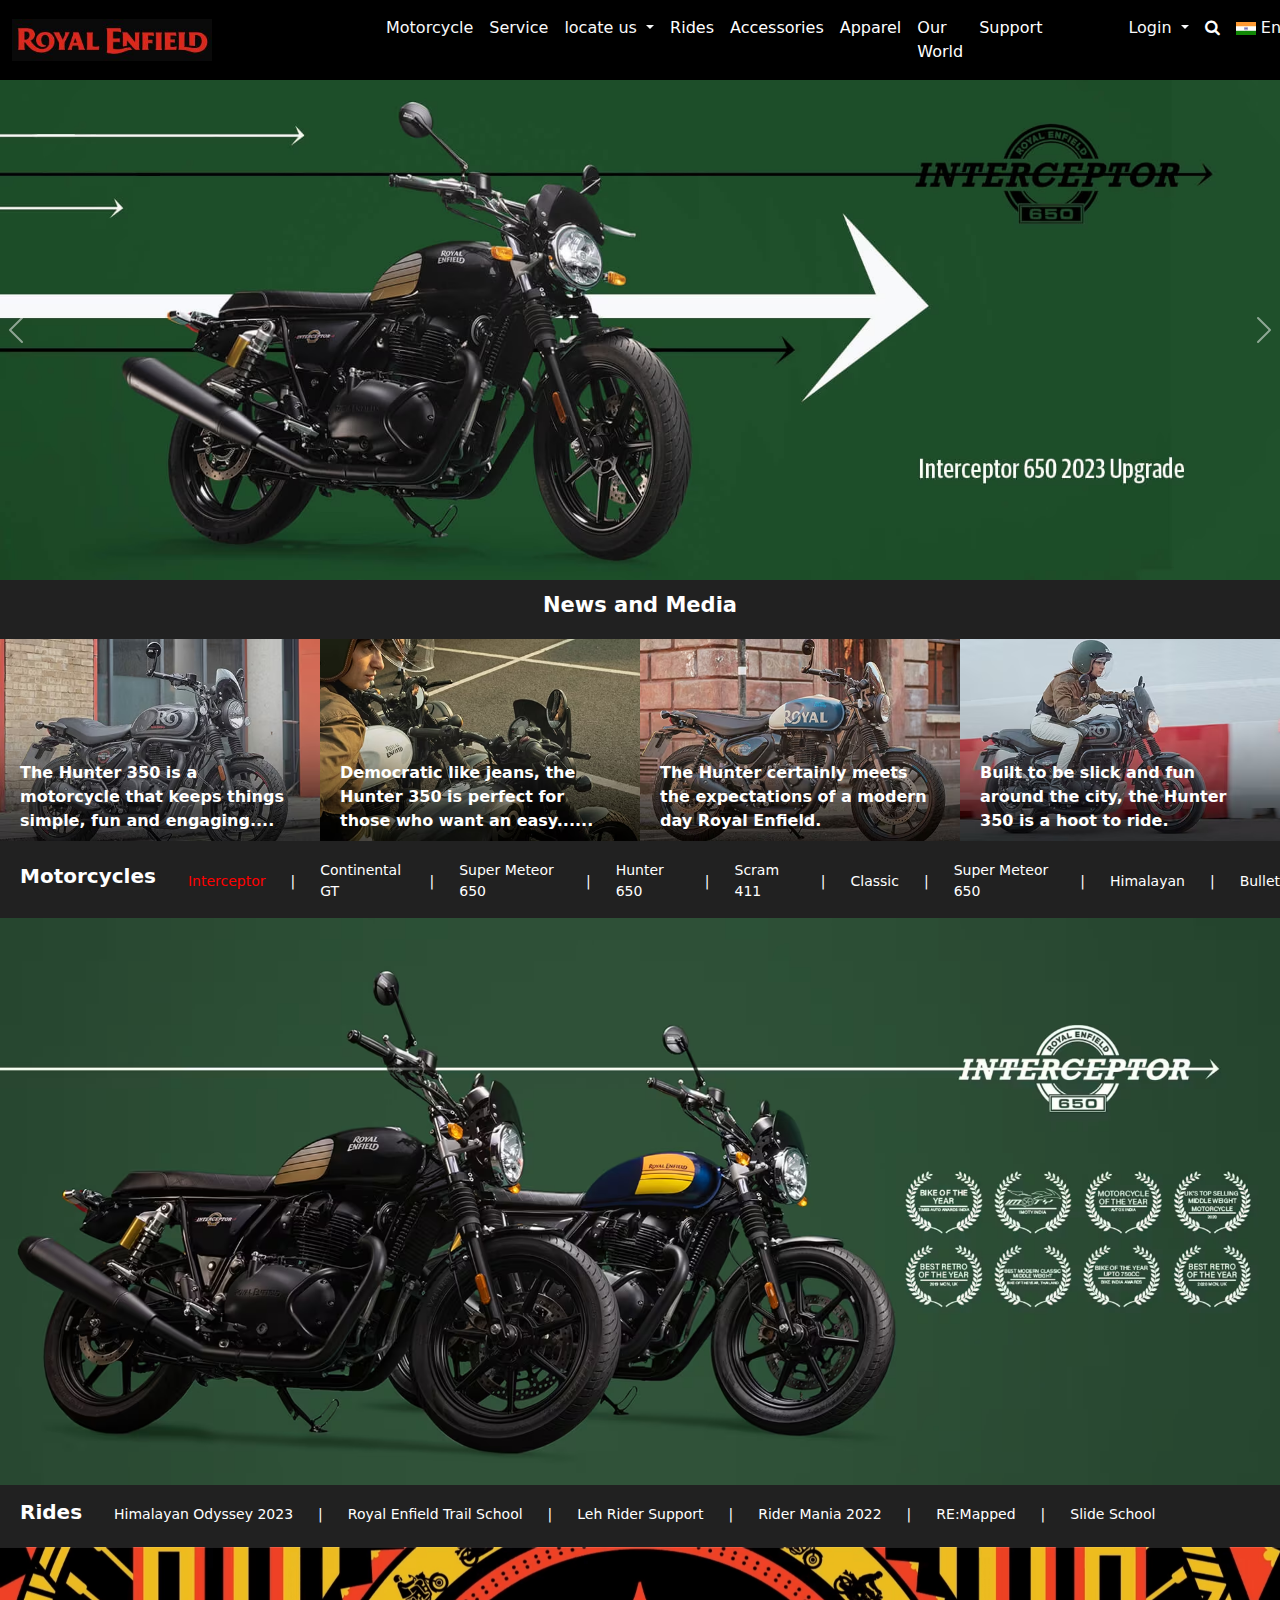
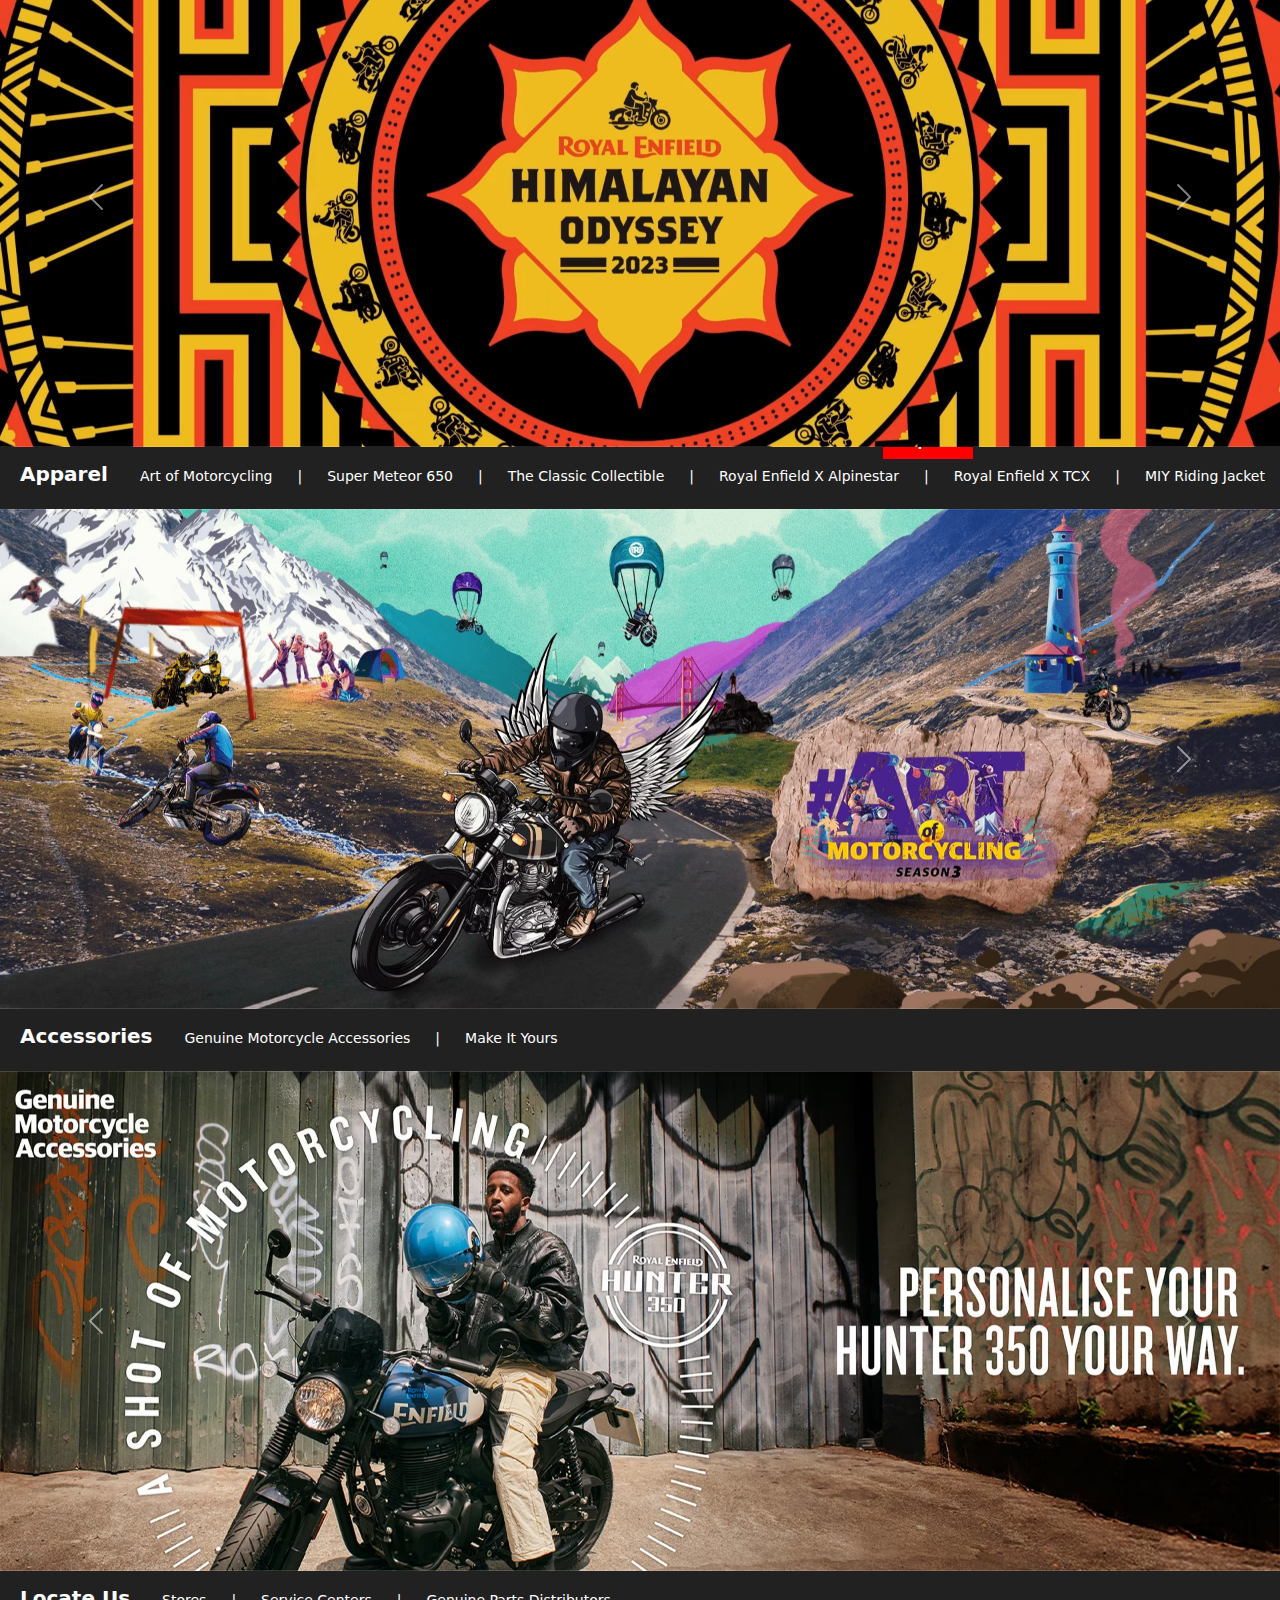
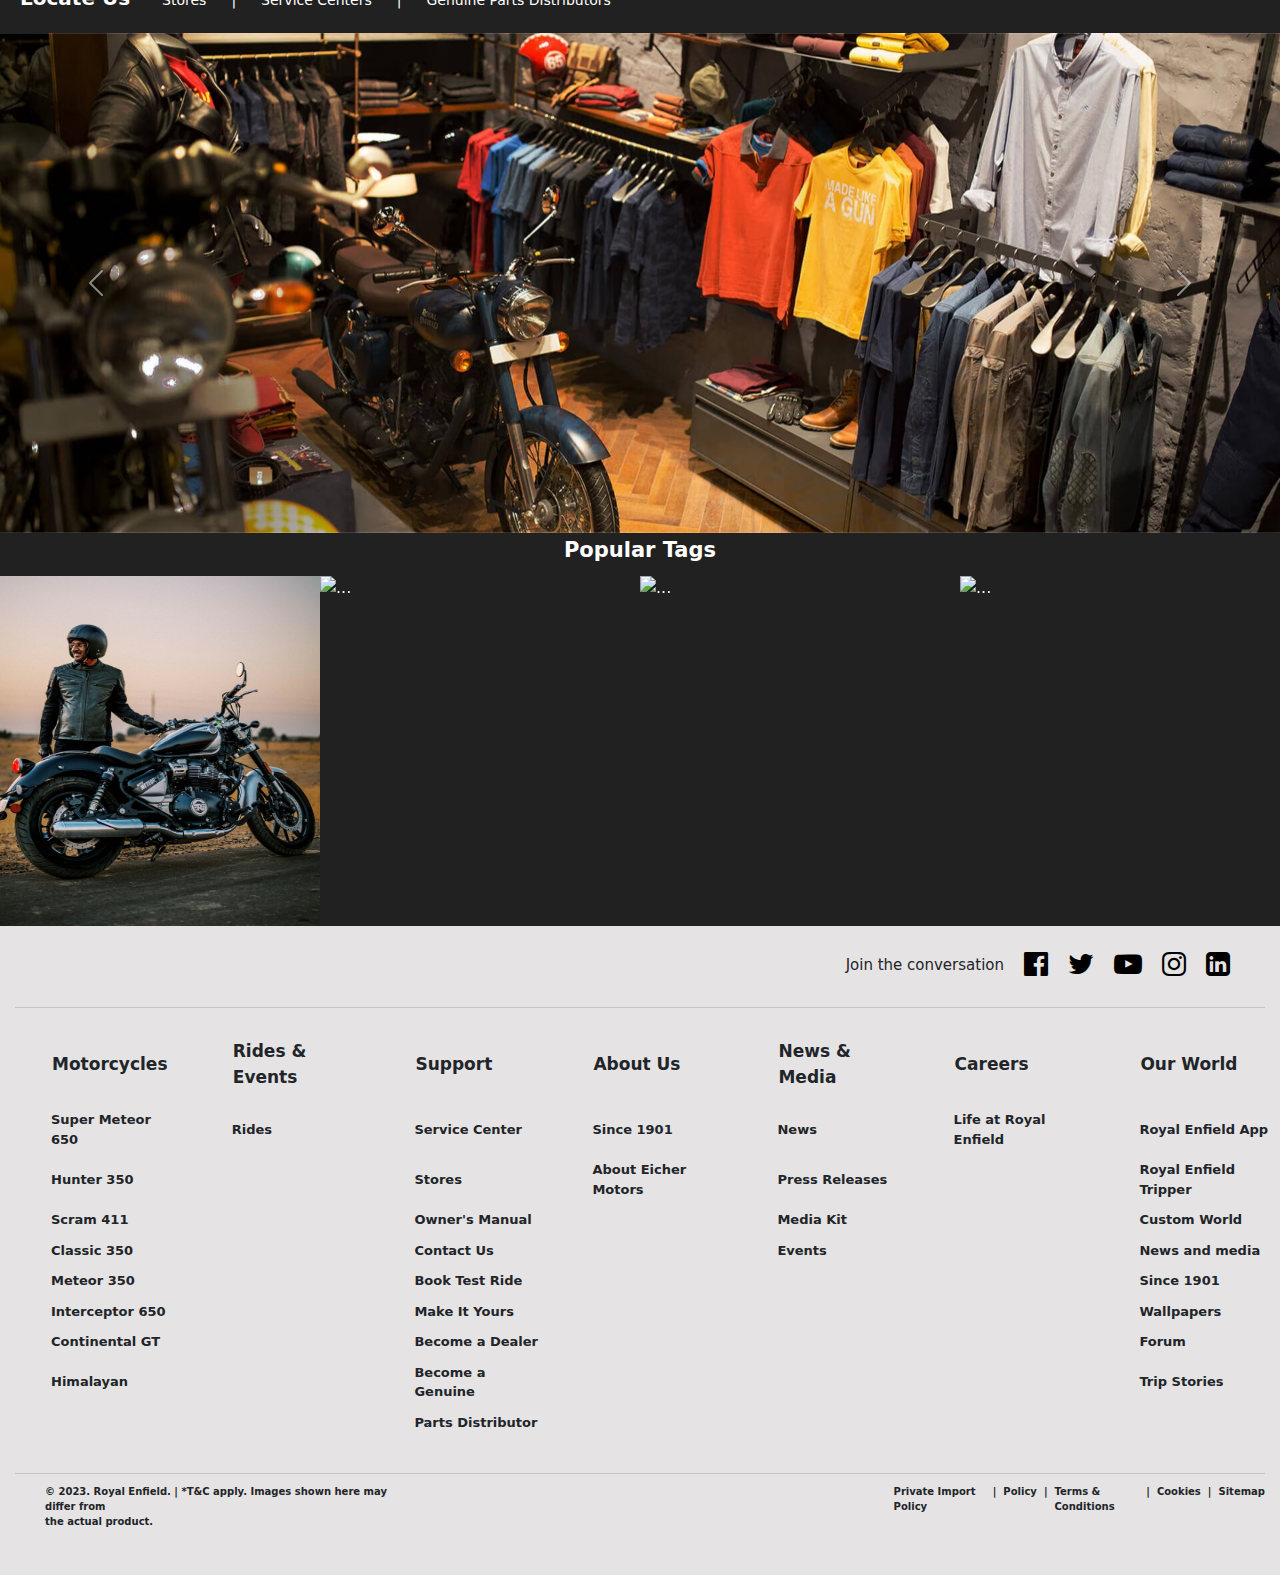
==== commit bdf43a3a: "update html file" ====
--- a/index.html
+++ b/index.html
@@ -333,6 +333,80 @@
       </div>
     </section>
 
+    <section id="TagsCardSection">
+      <h3>Popular Tags</h3>
+  
+    <section id="Tagcard"  style="display: flex;">
+    <div id="carouselExampleSlidesOnly" class="carousel slide" data-bs-ride="carousel" style="width: 25%;">
+      <div class="carousel-inner">
+        <div class="carousel-item active">
+          <img src="./Images/tag1.png" class="d-block w-100" alt="..." style="width: 100%; height: 350px;">
+        </div>
+        <div class="carousel-item">
+          <img src="./Images/tag2.png" class="d-block w-100" alt="..." style="width: 100%; height: 350px;">
+        </div>
+        <div class="carousel-item">
+          <img src="./Images/tag3.png" class="d-block w-100" alt="..." style="width: 100%; height: 350px;">
+        </div>
+        <div class="carousel-item">
+          <img src="./Images/tag4.png" class="d-block w-100" alt="..." style="width: 100%; height: 350px;">
+        </div>
+      </div>
+    </div>
+
+    <div id="carouselExampleSlidesOnly" class="carousel slide" data-bs-ride="carousel" style="width: 25%;">
+      <div class="carousel-inner">
+        <div class="carousel-item active">
+          <img src="./Images/tag5.avif" class="d-block w-100" alt="..." style="width: 100%; height: 350px;">
+        </div>
+        <div class="carousel-item">
+          <img src="./Images/tag6.avif" class="d-block w-100" alt="..." style="width: 100%; height: 350px;">
+        </div>
+        <div class="carousel-item">
+          <img src="./Images/tag7.avif" class="d-block w-100" alt="..." style="width: 100%; height: 350px;">
+        </div>
+        <div class="carousel-item">
+          <img src="./Images/tag8.avif" class="d-block w-100" alt="..." style="width: 100%; height: 350px;">
+        </div>
+      </div>
+    </div>
+
+    <div id="carouselExampleSlidesOnly" class="carousel slide" data-bs-ride="carousel" style="width: 25%;">
+      <div class="carousel-inner">
+        <div class="carousel-item">
+          <img src="./Images/tag9.avif" class="d-block w-100" alt="..." style="width: 100%; height: 350px;">
+        </div>
+        <div class="carousel-item active">
+          <img src="./Images/tag10.avif" class="d-block w-100" alt="..." style="width: 100%; height: 350px;">
+        </div>
+        <div class="carousel-item">
+          <img src="./Images/tag11.avif" class="d-block w-100" alt="..." style="width: 100%; height: 350px;">
+        </div>
+        <div class="carousel-item">
+          <img src="./Images/tag12.avif" class="d-block w-100" alt="..." style="width: 100%; height: 350px;">
+        </div>
+      </div>
+    </div>
+
+    <div id="carouselExampleSlidesOnly" class="carousel slide" data-bs-ride="carousel" style="width: 25%;">
+      <div class="carousel-inner">
+        <div class="carousel-item">
+          <img src="./Images/tag13.avif" class="d-block w-100" alt="..." style="width: 100%; height: 350px;">
+        </div>
+        <div class="carousel-item active">
+          <img src="./Images/tag14.avif" class="d-block w-100" alt="..." style="width: 100%; height: 350px;">
+        </div>
+        <div class="carousel-item">
+          <img src="./Images/tag15.avif" class="d-block w-100" alt="..." style="width: 100%; height: 350px;">
+        </div>
+        <div class="carousel-item">
+          <img src="./Images/tag16.avif" class="d-block w-100" alt="..." style="width: 100%; height: 350px;">
+        </div>
+      </div>
+    </div>
+  </section>
+</section>
+
     <section id="footer">
       <div id="right">
         <h5>Join the conversation</h5>
--- a/index.css
+++ b/index.css
@@ -201,29 +201,13 @@
     color: white;
 }
 
-#TagsCardSection #tags{
-    text-align: center;
-    padding-top: 8px;
-    padding-bottom: 8px;
-}
-
-#TagsCardSection #tags h3{
+#TagsCardSection h3{
     font-size: 21px;
     font-weight: 650;
     padding-top: 5px;
     padding-bottom: 5px;
-}
-
-#TagsCardSection #card1 div{
-    width: 25px;
-    /* height: 210px; */
-    /* overflow: hidden; */
-}
-
-/* #TagsCardSection #card1 div img{
-    width: 50%;
-
-} */
+    text-align: center;
+}
 
 #footer{
     background-color: #e5e3e3;
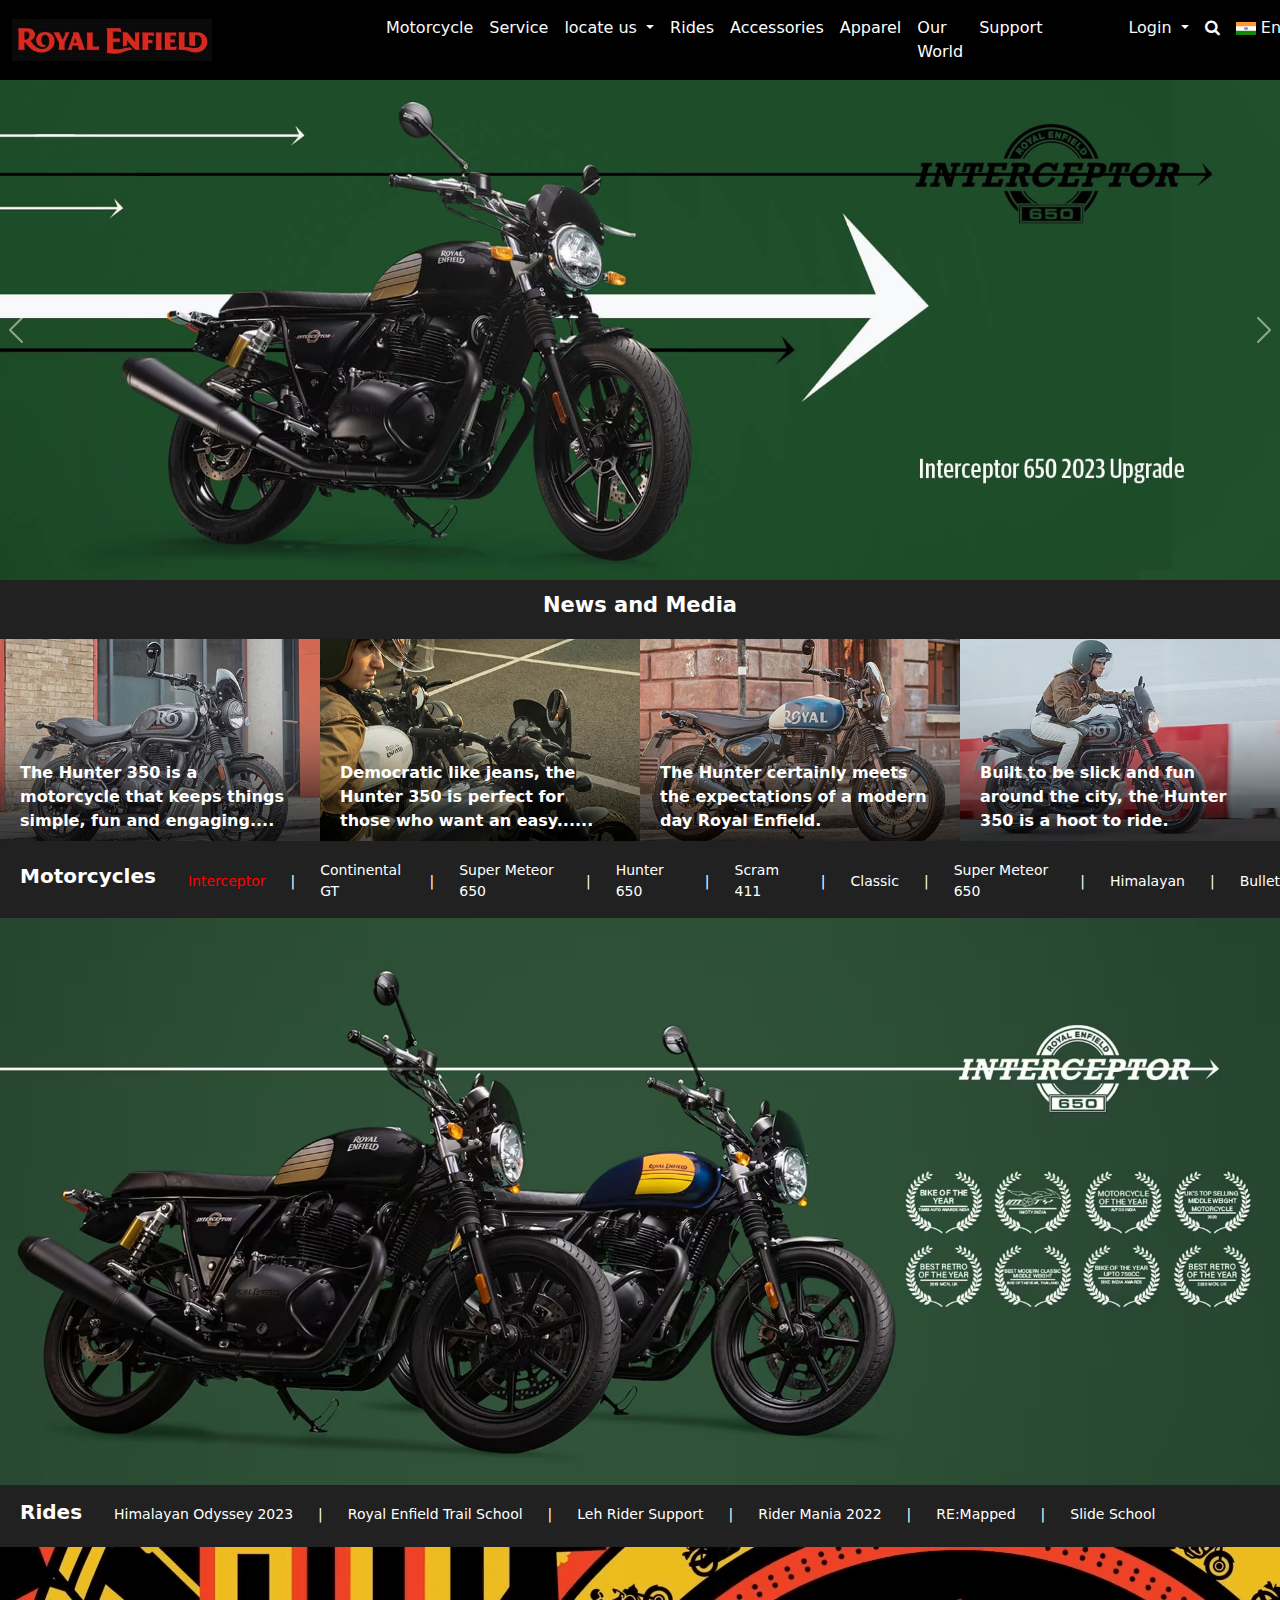
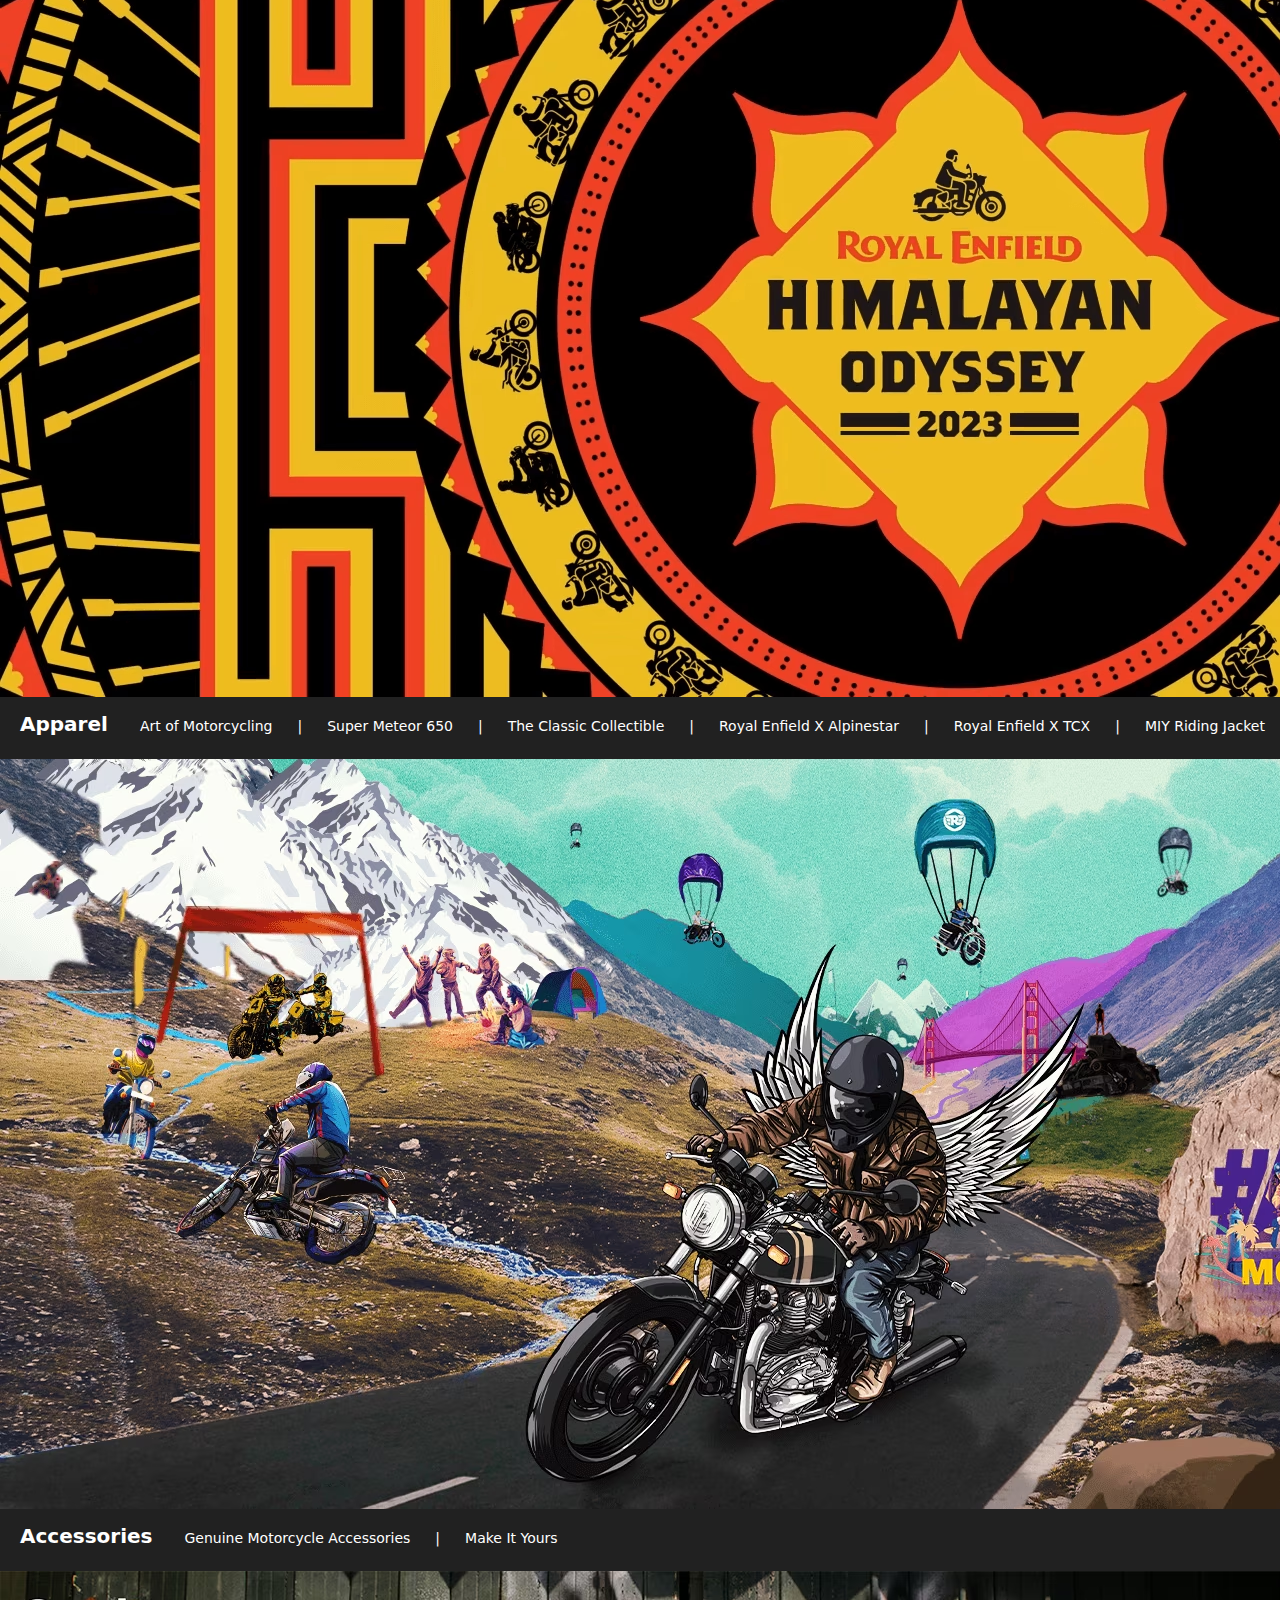
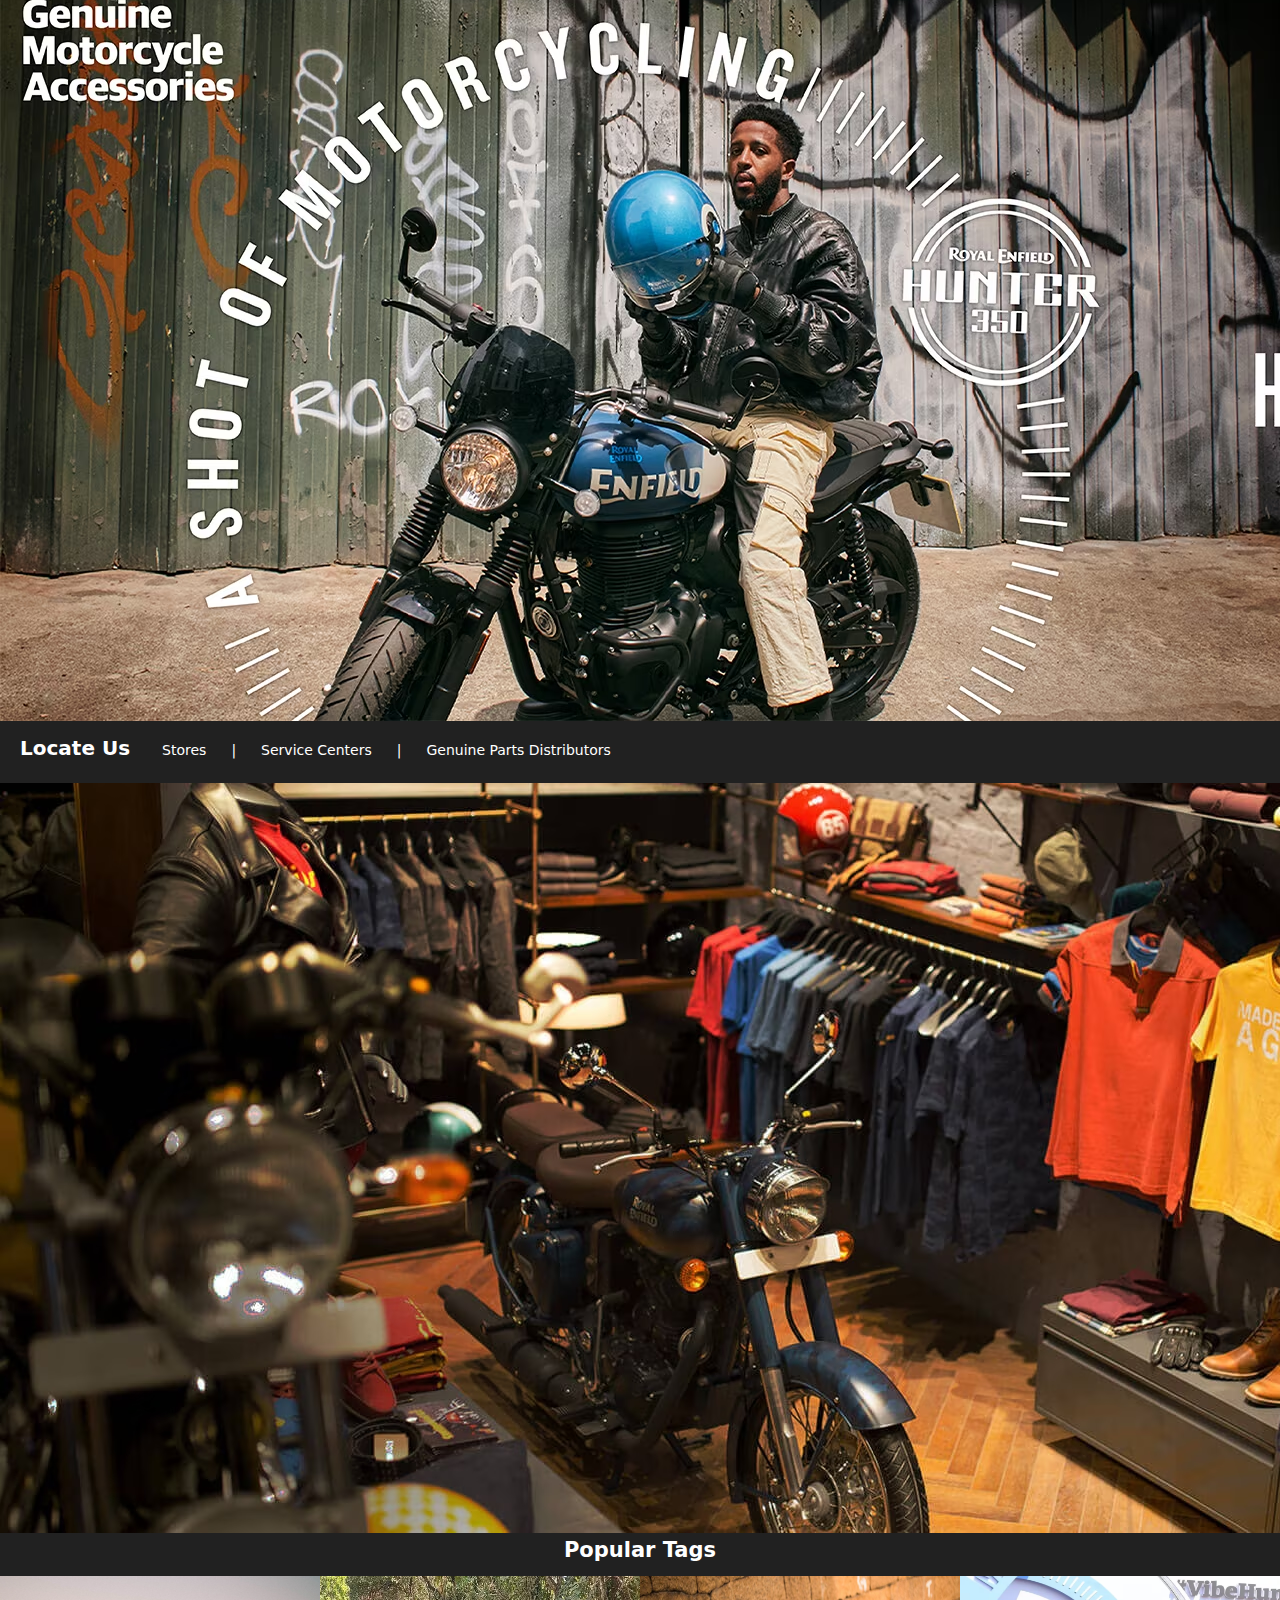
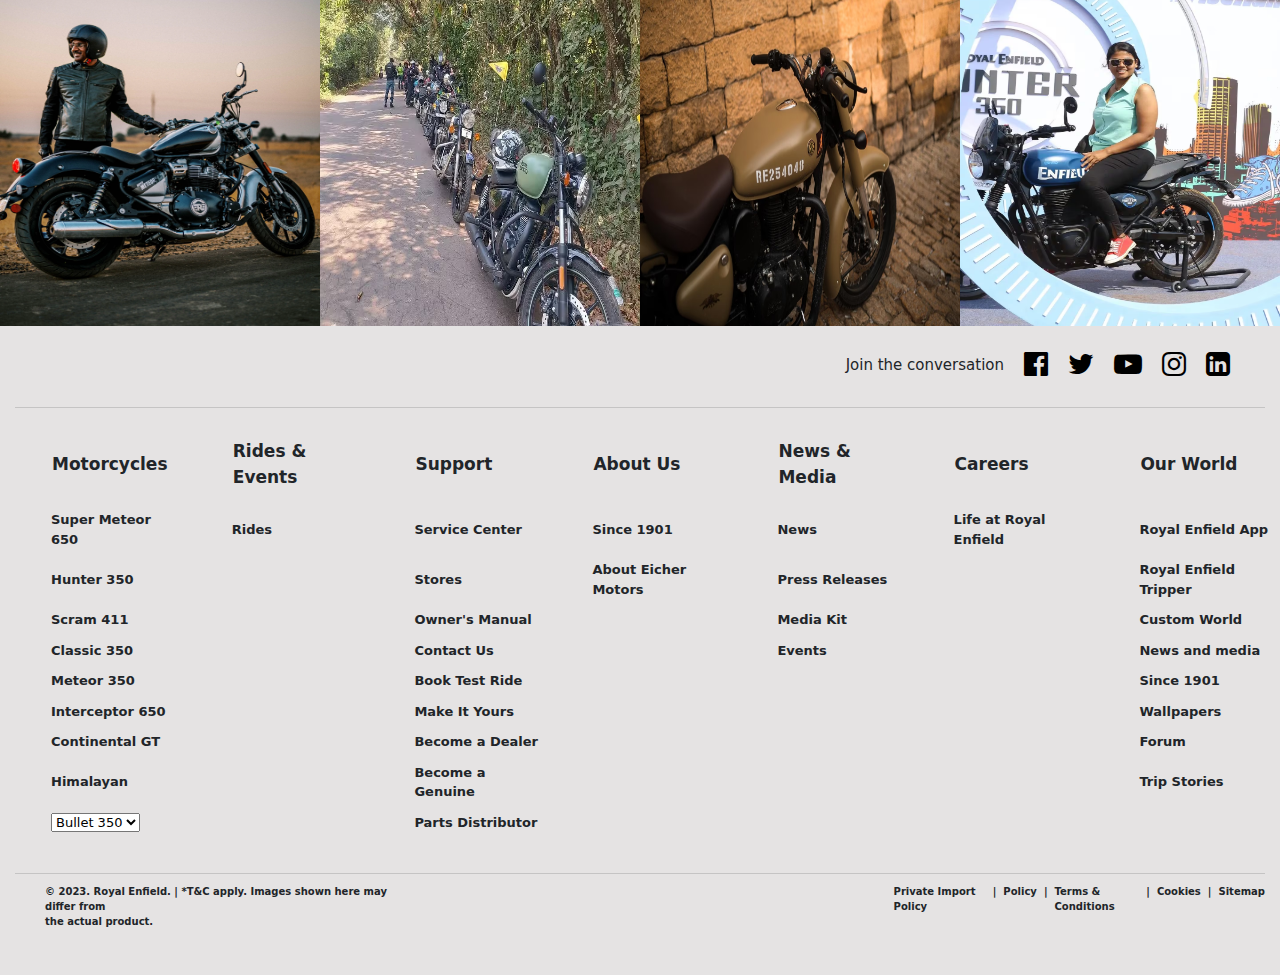
==== commit 241f42bf: "Update index.html" ====
--- a/index.html
+++ b/index.html
@@ -13,327 +13,223 @@
     <link rel="stylesheet" href="./font-awesome-4.7.0/css/font-awesome.css">
 </head>
 <body>
-    <nav class="navbar navbar-expand-lg bg-black">
-        <div class="container-fluid">
-          <a class="navbar-brand" href="#"><img src="./Images/RElogo.JPG" alt="Royal Enfield India" width="200px"></a>
-          <button class="navbar-toggler" type="button" data-bs-toggle="collapse" data-bs-target="#navbarSupportedContent" aria-controls="navbarSupportedContent" aria-expanded="false" aria-label="Toggle navigation">
-            <span class="navbar-toggler-icon"></span>
-          </button>
-          <div class="collapse navbar-collapse" id="navbarSupportedContent">
-            <ul class="navbar-nav me-auto mb-2 mb-lg-0">
-              <li class="nav-item">
-                <a class="nav-link active text-light" aria-current="page" href="#" style="margin-left: 150px;">Motorcycle</a>
-              </li>
-              <li class="nav-item">
-                <a class="nav-link text-light" href="#">Service</a>
-              </li>
-              <li class="nav-item dropdown">
-                <a class="nav-link dropdown-toggle text-light" href="#" role="button" data-bs-toggle="dropdown" aria-expanded="false">
-                  locate us
-                </a>
-                <ul class="dropdown-menu">
-                  <li><a class="dropdown-item" href="#">Mumbai</a></li>
-                  <li><a class="dropdown-item" href="#">Thane</a></li>
-                  <li><a class="dropdown-item" href="#">Chennai</a></li>
-                  <li><a class="dropdown-item" href="#">Vasai</a></li>
-                  <li><a class="dropdown-item" href="#">Pune</a></li>
-                </ul>
-              </li>
-              <li class="nav-item">
-                <a class="nav-link text-white">Rides</a>
-              </li>
-              <li class="nav-item">
-                <a class="nav-link text-white">Accessories</a>
-              </li>
-              <li class="nav-item">
-                <a class="nav-link text-white">Apparel</a>
-              </li>
-              <li class="nav-item">
-                <a class="nav-link text-white">Our World</a>
-              </li>
-              <li class="nav-item">
-                <a class="nav-link text-white">Support</a>
-              </li>
-
-              <li class="nav-item dropdown" style="margin-left: 70px ">
-                <a class="nav-link dropdown-toggle text-light" href="#" role="button" data-bs-toggle="dropdown" aria-expanded="false">
-                  Login
-                </a>
-            </li>
-            <li class="nav-item">
-                <a class="nav-link text-white" ><i class="fa fa-search" aria-hidden="true"></i></a>
-            </li>
-            <li class="nav-item dropdown"> 
-                <a class="nav-link dropdown-toggle text-light" href="#" role="button" data-bs-toggle="dropdown" aria-expanded="false">
-                <img src="./Images/india-flag-icon.png" alt="" width="20px"> En</a>  
-            </li>
-            </ul>
-
-            
-          </div>
-        </div>
-      </nav>
-    
-      <div id="carouselExampleAutoplaying" class="carousel slide" data-bs-ride="carousel">
-        <div class="carousel-inner">
-          <div class="carousel-item active">
-            <img src="./Images/img1.png" class="d-block w-100" alt="img1">
-          </div>
-          <div class="carousel-item">
-            <img src="./Images/img2.png" class="d-block w-100" alt="...">
-          </div>
-          <div class="carousel-item">
-            <img src="./Images/img3.png" class="d-block w-100" alt="...">
-          </div>
-          <div class="carousel-item">
-            <img src="./Images/img4.gif" class="d-block w-100" alt="...">
-          </div>
-          <div class="carousel-item">
-            <img src="./Images/img5.png" class="d-block w-100" alt="...">
-          </div>
-          <div class="carousel-item">
-            <img src="./Images/img6.png" class="d-block w-100" alt="...">
-          </div>
-          <div class="carousel-item">
-            <img src="./Images/img7.png" class="d-block w-100" alt="...">
-          </div>
-        </div>
-        <button class="carousel-control-prev" type="button" data-bs-target="#carouselExampleAutoplaying" data-bs-slide="prev" style="padding-right: 160px;">
-          <span class="carousel-control-prev-icon" aria-hidden="true"></span>
-          <span class="visually-hidden">Previous</span>
+  <nav class="navbar navbar-expand-lg bg-black">
+      <div class="container-fluid">
+        <a class="navbar-brand" href="#"><img src="./Images/RElogo.JPG" alt="Royal Enfield India" width="200px"></a>
+        <button class="navbar-toggler" type="button" data-bs-toggle="collapse" data-bs-target="#navbarSupportedContent" aria-controls="navbarSupportedContent" aria-expanded="false" aria-label="Toggle navigation">
+          <span class="navbar-toggler-icon"></span>
         </button>
-        <button class="carousel-control-next" type="button" data-bs-target="#carouselExampleAutoplaying" data-bs-slide="next" style="padding-left: 160px;">
-          <span class="carousel-control-next-icon" aria-hidden="true"></span>
-          <span class="visually-hidden">Next</span>
-        </button>
-      </div>
-
-      <section id="CardSection">
-        <div id="news" >
-          <h3>News and Media</h3>
-        </div>
-        <div id="Cards"  >
-        <div>
-          <img src="./Images/img8.png" alt="img8">
-          <p>The Hunter 350 is a motorcycle that keeps things simple, fun and engaging....</p>
-        </div>
-        <div>
-          <img src="./Images/img9.png" alt="">
-          <p>Democratic like jeans, the Hunter 350 is perfect for those who want an easy......</p>
-        </div>
-        <div>
-          <img src="./Images/img10.png" alt="">
-          <p>The Hunter certainly meets the expectations of a modern day Royal Enfield.</p>
-        </div>
-        <div>
-          <img src="./Images/img11.png" alt="">
-          <p>Built to be slick and fun around the city, the Hunter 350 is a hoot to ride.</p>
-        </div>
-      </div>
-      </section>
-
-      <section id="Motorcycles">
-        <h3>Motorcycles</h3>
-        <ul>
-          <li class="hover" onclick="a1"><span> Interceptor</span></li>
-          <li>|</li>
-          <li class="hover" onclick="a()">Continental GT</li>
-          <li>|</li>
-          <li class="hover" onclick="b()">Super Meteor 650</li>
-          <li>|</li>
-          <li class="hover" onclick="c()">Hunter 650</li>
-          <li>|</li>
-          <li class="hover" onclick="d()">Scram 411</li>
-          <li>|</li>
-          <li class="hover" onclick="e()">Classic</li>
-          <li>|</li>
-          <li class="hover" onclick="f()">Super Meteor 650</li>
-          <li>|</li>
-          <li class="hover" onclick="g()">Himalayan</li>
-          <li>|</li>
-          <li class="hover" onclick="h()">Bullet</li>
-        </ul>
-      </section>
-
-      <section id="ImagSection">
-        <img src="./Images/interceptor-home-motorcycle.avif" alt="" id="kk">
-        <!-- <img src="./images/22.avif" alt="">
-        <img src="./images/23.avif" alt="">
-        <img src="./images/24.avif" alt="">
-        <img src="./images/25.avif" alt="">
-        <img src="./images/26.avif" alt="">
-        <img src="./images/27.avif" alt="">
-        <img src="./images/28.avif" alt="">
-        <img src="./images/29.avif" alt=""> -->
-        <button>Explore</button>
-      </section>
-
-      <section id="Rides">
-        <h3>Rides</h3>
-        <ul>
-          <li class="hover">Himalayan Odyssey 2023</li>
-          <li>|</li>
-          <li class="hover">Royal Enfield Trail School  </li> 
-          <li>|</li>
-          <li class="hover">Leh Rider Support</li>
-          <li>|</li>
-          <li class="hover">Rider Mania 2022</li>
-          <li>|</li>
-          <li class="hover">RE:Mapped</li>
-          <li>|</li>
-          <li class="hover">Slide School</li>
-        </ul>
-      </section>
-
-      <section id="RideImageSection">
-        <div id="carouselExample" class="carousel slide">
-          <div class="carousel-inner">
-            <div class="carousel-item active">
-              <img src="./Images/13.png" class="d-block w-100" alt="13.png">
-            </div>
-            <div class="carousel-item">
-              <img src="./Images/14.png" class="d-block w-100"  alt="...">
-            </div>
-            <div class="carousel-item">
-              <img src="./Images/15.png" class="d-block w-100" alt="...">
-            </div>
-            <div class="carousel-item">
-              <img src="./Images/16.png" class="d-block w-100" alt="...">
-            </div>
-            <div class="carousel-item">
-              <img src="./Images/17.png" class="d-block w-100" alt="...">
-            </div>
-            <div class="carousel-item">
-              <img src="./Images/18.png" class="d-block w-100" alt="...">
-            </div>
-          </div>
-          <button class="carousel-control-prev" type="button" data-bs-target="#carouselExample" data-bs-slide="prev">
-            <span class="carousel-control-prev-icon" aria-hidden="true"></span>
-            <span class="visually-hidden">Previous</span>
-          </button>
-          <button class="carousel-control-next" type="button" data-bs-target="#carouselExample" data-bs-slide="next">
-            <span class="carousel-control-next-icon" aria-hidden="true"></span>
-            <span class="visually-hidden">Next</span>
-          </button>
-        </div>
-      </section>
-
-    <section id="Apparel">
-        <h3>Apparel</h3>
-        <ul>
-          <li class="hover">Art of Motorcycling</li>
-          <li>|</li>
-          <li class="hover">Super Meteor 650</Main></li> 
-          <li>|</li>
-          <li class="hover">The Classic Collectible</li>
-          <li>|</li>
-          <li class="hover">Royal Enfield X Alpinestar</li>
-          <li>|</li>
-          <li class="hover">Royal Enfield X TCX</li>
-          <li>|</li>
-          <li class="hover">MIY Riding Jacket</li>
-        </ul>
+        <div class="collapse navbar-collapse" id="navbarSupportedContent">
+          <ul class="navbar-nav me-auto mb-2 mb-lg-0">
+            <li class="nav-item">
+              <a class="nav-link active text-light" aria-current="page" href="#" style="margin-left: 150px;">Motorcycle</a>
+            </li>
+            <li class="nav-item">
+              <a class="nav-link text-light" href="#">Service</a>
+            </li>
+            <li class="nav-item dropdown">
+              <a class="nav-link dropdown-toggle text-light" href="#" role="button" data-bs-toggle="dropdown" aria-expanded="false">
+                locate us
+              </a>
+              <ul class="dropdown-menu">
+                <li><a class="dropdown-item" href="#">Mumbai</a></li>
+                <li><a class="dropdown-item" href="#">Thane</a></li>
+                <li><a class="dropdown-item" href="#">Chennai</a></li>
+                <li><a class="dropdown-item" href="#">Vasai</a></li>
+                <li><a class="dropdown-item" href="#">Pune</a></li>
+              </ul>
+            </li>
+            <li class="nav-item">
+              <a class="nav-link text-white">Rides</a>
+            </li>
+            <li class="nav-item">
+              <a class="nav-link text-white">Accessories</a>
+            </li>
+            <li class="nav-item">
+              <a class="nav-link text-white">Apparel</a>
+            </li>
+            <li class="nav-item">
+              <a class="nav-link text-white">Our World</a>
+            </li>
+            <li class="nav-item">
+              <a class="nav-link text-white">Support</a>
+            </li>
+
+            <li class="nav-item dropdown" style="margin-left: 70px ">
+              <a class="nav-link dropdown-toggle text-light" href="#" role="button" data-bs-toggle="dropdown" aria-expanded="false">
+                Login
+              </a>
+          </li>
+          <li class="nav-item">
+              <a class="nav-link text-white" ><i class="fa fa-search" aria-hidden="true"></i></a>
+          </li>
+          <li class="nav-item dropdown"> 
+              <a class="nav-link dropdown-toggle text-light" href="#" role="button" data-bs-toggle="dropdown" aria-expanded="false">
+              <img src="./Images/india-flag-icon.png" alt="" width="20px"> En</a>  
+          </li>
+          </ul>
+
+          
+        </div>
+      </div>
+    </nav>
+  
+    <div id="carouselExampleAutoplaying" class="carousel slide" data-bs-ride="carousel">
+      <div class="carousel-inner">
+        <div class="carousel-item active">
+          <img src="./Images/img1.png" class="d-block w-100" alt="img1">
+        </div>
+        <div class="carousel-item">
+          <img src="./Images/img2.png" class="d-block w-100" alt="...">
+        </div>
+        <div class="carousel-item">
+          <img src="./Images/img3.png" class="d-block w-100" alt="...">
+        </div>
+        <div class="carousel-item">
+          <img src="./Images/img4.gif" class="d-block w-100" alt="...">
+        </div>
+        <div class="carousel-item">
+          <img src="./Images/img5.png" class="d-block w-100" alt="...">
+        </div>
+        <div class="carousel-item">
+          <img src="./Images/img6.png" class="d-block w-100" alt="...">
+        </div>
+        <div class="carousel-item">
+          <img src="./Images/img7.png" class="d-block w-100" alt="...">
+        </div>
+      </div>
+      <button class="carousel-control-prev" type="button" data-bs-target="#carouselExampleAutoplaying" data-bs-slide="prev" style="padding-right: 160px;">
+        <span class="carousel-control-prev-icon" aria-hidden="true"></span>
+        <span class="visually-hidden">Previous</span>
+      </button>
+      <button class="carousel-control-next" type="button" data-bs-target="#carouselExampleAutoplaying" data-bs-slide="next" style="padding-left: 160px;">
+        <span class="carousel-control-next-icon" aria-hidden="true"></span>
+        <span class="visually-hidden">Next</span>
+      </button>
+    </div>
+
+    <section id="CardSection">
+      <div id="news" >
+        <h3>News and Media</h3>
+      </div>
+      <div id="Cards"  >
+      <div>
+        <img src="./Images/img8.png" alt="img8">
+        <p>The Hunter 350 is a motorcycle that keeps things simple, fun and engaging....</p>
+      </div>
+      <div>
+        <img src="./Images/img9.png" alt="">
+        <p>Democratic like jeans, the Hunter 350 is perfect for those who want an easy......</p>
+      </div>
+      <div>
+        <img src="./Images/img10.png" alt="">
+        <p>The Hunter certainly meets the expectations of a modern day Royal Enfield.</p>
+      </div>
+      <div>
+        <img src="./Images/img11.png" alt="">
+        <p>Built to be slick and fun around the city, the Hunter 350 is a hoot to ride.</p>
+      </div>
+    </div>
     </section>
 
-    <section id="ApparelImageSection">
-      <div id="carouselExample" class="carousel slide">
-        <div class="carousel-inner">
-          <div class="carousel-item active">
-            <img src="./Images/apparel1.png" class="d-block w-100" alt="13.png">
-          </div>
-          <div class="carousel-item">
-            <img src="./Images/apparel2.png" class="d-block w-100"  alt="...">
-          </div>
-          <div class="carousel-item">
-            <img src="./Images/apparel3.png" class="d-block w-100" alt="...">
-          </div>
-          <div class="carousel-item">
-            <img src="./Images/apparel4.png" class="d-block w-100" alt="...">
-          </div>
-          <div class="carousel-item">
-            <img src="./Images/apparel5.png" class="d-block w-100" alt="...">
-          </div>
-          <div class="carousel-item">
-            <img src="./Images/apparel6.png" class="d-block w-100" alt="...">
-          </div>
-        </div>
-        <button class="carousel-control-prev" type="button" data-bs-target="#carouselExample" data-bs-slide="prev">
-          <span class="carousel-control-prev-icon" aria-hidden="true"></span>
-          <span class="visually-hidden">Previous</span>
-        </button>
-        <button class="carousel-control-next" type="button" data-bs-target="#carouselExample" data-bs-slide="next">
-          <span class="carousel-control-next-icon" aria-hidden="true"></span>
-          <span class="visually-hidden">Next</span>
-        </button>
-      </div>
-    </section>
-
-    <section id="Accessories">
-      <h3>Accessories</h3>
+    <section id="Motorcycles">
+      <h3>Motorcycles</h3>
       <ul>
-        <li class="hover">Genuine Motorcycle Accessories</li>
-          <li>|</li>
-          <li class="hover">Make It Yours</Main></li> 
+        <li class="hover" onclick="a1"><span> Interceptor</span></li>
+        <li>|</li>
+        <li class="hover" onclick="a()">Continental GT</li>
+        <li>|</li>
+        <li class="hover" onclick="b()">Super Meteor 650</li>
+        <li>|</li>
+        <li class="hover" onclick="c()">Hunter 650</li>
+        <li>|</li>
+        <li class="hover" onclick="d()">Scram 411</li>
+        <li>|</li>
+        <li class="hover" onclick="e()">Classic</li>
+        <li>|</li>
+        <li class="hover" onclick="f()">Super Meteor 650</li>
+        <li>|</li>
+        <li class="hover" onclick="g()">Himalayan</li>
+        <li>|</li>
+        <li class="hover" onclick="h()">Bullet</li>
       </ul>
     </section>
 
-    <section id="AccessoriesImageSection">
-      <div id="carouselExample" class="carousel slide">
-        <div class="carousel-inner">
-          <div class="carousel-item active">
-            <img src="./Images/Accessories1.png" class="d-block w-100" alt="13.png">
-          </div>
-          <div class="carousel-item">
-            <img src="./Images/Accessories2.png" class="d-block w-100"  alt="...">
-          </div>
-        </div>
-        <button class="carousel-control-prev" type="button" data-bs-target="#carouselExample" data-bs-slide="prev">
-          <span class="carousel-control-prev-icon" aria-hidden="true"></span>
-          <span class="visually-hidden">Previous</span>
-        </button>
-        <button class="carousel-control-next" type="button" data-bs-target="#carouselExample" data-bs-slide="next">
-          <span class="carousel-control-next-icon" aria-hidden="true"></span>
-          <span class="visually-hidden">Next</span>
-        </button>
-      </div>
+    <section id="ImagSection">
+      <img src="./Images/interceptor-home-motorcycle.avif" alt="" id="kk">
     </section>
 
-    <section id="LocateUs">
-      <h3>Locate Us</h3>
+    <section id="Rides">
+      <h3>Rides</h3>
       <ul>
-        <li class="hover">Stores</li>
-        <li>|</li>
-        <li class="hover">Service Centers</Main></li>
-        <li>|</li>
-        <li class="hover">Genuine Parts Distributors</Main></li> 
+        <li class="hover" onclick="Rides1()">Himalayan Odyssey 2023</li>
+        <li>|</li>
+        <li class="hover" onclick="Rides2()">Royal Enfield Trail School  </li> 
+        <li>|</li>
+        <li class="hover" onclick="Rides4()">Leh Rider Support</li>
+        <li>|</li>
+        <li class="hover" onclick="Rides5()">Rider Mania 2022</li>
+        <li>|</li>
+        <li class="hover" onclick="Rides6()">RE:Mapped</li>
+        <li>|</li>
+        <li class="hover" onclick="Rides7()">Slide School</li>
       </ul>
     </section>
 
-    <section id="LocateUsImageSection">
-      <div id="carouselExample" class="carousel slide">
-        <div class="carousel-inner">
-          <div class="carousel-item active">
-            <img src="./Images/LocateUs1.png" class="d-block w-100" alt="13.png">
-          </div>
-          <div class="carousel-item">
-            <img src="./Images/LocateUs2.png" class="d-block w-100"  alt="...">
-          </div>
-          <div class="carousel-item">
-            <img src="./Images/LocateUs3.png" class="d-block w-100"  alt="...">
-          </div>
-        </div>
-        <button class="carousel-control-prev" type="button" data-bs-target="#carouselExample" data-bs-slide="prev">
-          <span class="carousel-control-prev-icon" aria-hidden="true"></span>
-          <span class="visually-hidden">Previous</span>
-        </button>
-        <button class="carousel-control-next" type="button" data-bs-target="#carouselExample" data-bs-slide="next">
-          <span class="carousel-control-next-icon" aria-hidden="true"></span>
-          <span class="visually-hidden">Next</span>
-        </button>
-      </div>
+    <section id="RideImageSection">
+     <img src="./Images/13.png" alt="" id="Rideimg">
     </section>
 
-    <section id="TagsCardSection">
+  <section id="Apparel">
+      <h3>Apparel</h3>
+      <ul>
+        <li class="hover" onclick="Apparel1()">Art of Motorcycling</li>
+        <li>|</li>
+        <li class="hover" onclick="Apparel2()">Super Meteor 650</Main></li> 
+        <li>|</li>
+        <li class="hover" onclick="Apparel3()">The Classic Collectible</li>
+        <li>|</li>
+        <li class="hover" onclick="Apparel4()">Royal Enfield X Alpinestar</li>
+        <li>|</li>
+        <li class="hover" onclick="Apparel5()">Royal Enfield X TCX</li>
+        <li>|</li>
+        <li class="hover" onclick="Apparel6()">MIY Riding Jacket</li>
+      </ul>
+  </section>
+
+  <section id="ApparelImageSection">
+    <img src="./Images/apparel1.png" alt="" id="Apparelimg">
+  </section>
+
+  <section id="Accessories">
+    <h3>Accessories</h3>
+    <ul>
+      <li class="hover" onclick="Accessories1()">Genuine Motorcycle Accessories</li>
+        <li>|</li>
+        <li class="hover" onclick="Accessories2()">Make It Yours</Main></li> 
+    </ul>
+  </section>
+
+  <section id="AccessoriesImageSection">
+    <img src="./Images/Accessories1.png" alt="" id="Accessoriesimg">
+  </section>
+
+  <section id="LocateUs">
+    <h3>Locate Us</h3>
+    <ul>
+      <li class="hover" onclick="LocateUs1()">Stores</li>
+      <li>|</li>
+      <li class="hover" onclick="LocateUs2()">Service Centers</Main></li>
+      <li>|</li>
+      <li class="hover" onclick="LocateUs3()">Genuine Parts Distributors</Main></li> 
+    </ul>
+  </section>
+
+  <section id="LocateUsImageSection">
+   <img src="./Images/LocateUs1.png" alt="" id="Locateimg">
+  </section>
+
+  <section id="TagsCardSection">
       <h3>Popular Tags</h3>
   
     <section id="Tagcard"  style="display: flex;">
@@ -407,138 +303,142 @@
   </section>
 </section>
 
-    <section id="footer">
-      <div id="right">
-        <h5>Join the conversation</h5>
-        <a href="https://www.facebook.com/RoyalEnfield/" class="fa fa-facebook-official"></a>
-        <a href="https://twitter.com/royalenfield" class="fa fa-twitter"></a>
-        <a href="https://www.youtube.com/channel/UCyxUUHqmz9IiAnrROJc0mag" class="fa fa-youtube-play"></a>
-        <a href="https://www.instagram.com/royalenfield/" class="fa fa-instagram"></a>
-        <a href="https://www.linkedin.com/company/royal-enfield/" class="fa fa-linkedin-square"></a>
-      </div>
-      <div id="topline">
-
-      </div>
-      <div id="FooterTable">
-        <table>
+  <section id="footer">
+    <div id="right">
+      <h5>Join the conversation</h5>
+      <a href="https://www.facebook.com/RoyalEnfield/" class="fa fa-facebook-official"></a>
+      <a href="https://twitter.com/royalenfield" class="fa fa-twitter"></a>
+      <a href="https://www.youtube.com/channel/UCyxUUHqmz9IiAnrROJc0mag" class="fa fa-youtube-play"></a>
+      <a href="https://www.instagram.com/royalenfield/" class="fa fa-instagram"></a>
+      <a href="https://www.linkedin.com/company/royal-enfield/" class="fa fa-linkedin-square"></a>
+    </div>
+    <div id="topline">
+
+    </div>
+    <div id="FooterTable">
+      <table>
+      
+          <th>Motorcycles</th>
+          <th>Rides & Events</th>
+          <th>Support</th>
+          <th>About Us</th>
+          <th>News & Media</th>
+          <th>Careers</th>
+          <th>Our World</th>
+      
+
+        <tr>
+          <td class="hover">Super Meteor 650</td>
+          <td class="hover">Rides</td>
+          <td class="hover">Service Center</td>
+          <td class="hover">Since 1901</td>
+          <td class="hover">News</td>
+          <td class="hover">Life at Royal Enfield</td>
+          <td class="hover">Royal Enfield App</td>
+        </tr>
+
+        <tr>
+          <td class="hover">Hunter 350</td>
+          <td></td>
+          <td class="hover">Stores</td>
+          <td class="hover">About Eicher Motors</td>
+          <td class="hover">Press Releases</td>
+          <td></td>
+          <td class="hover">Royal Enfield Tripper</td>
+        </tr>
+
+        <tr>
+          <td class="hover">Scram 411</td>
+          <td></td>
+          <td class="hover">Owner's Manual</td>
+          <td></td>
+          <td class="hover">Media Kit</td>
+          <td></td>
+          <td class="hover">Custom World</td>
+        </tr>
+
+        <tr>
+          <td class="hover">Classic 350</td>
+          <td></td>
+          <td class="hover">Contact Us</td>
+          <td class="hover"></td>
+          <td class="hover">Events</td>
+          <td></td>
+          <td class="hover">News and media</td>
+        </tr>
         
-            <th>Motorcycles</th>
-            <th>Rides & Events</th>
-            <th>Support</th>
-            <th>About Us</th>
-            <th>News & Media</th>
-            <th>Careers</th>
-            <th>Our World</th>
+        <tr>
+          <td class="hover">Meteor 350</td>
+          <td></td>
+          <td class="hover">Book Test Ride</td>
+          <td></td>
+          <td></td>
+          <td></td>
+          <td class="hover">Since 1901</td>
+        </tr>
+        <tr>
+          <td class="hover">Interceptor 650</td>
+          <td></td>
+          <td class="hover">Make It Yours</td>
+          <td></td>
+          <td></td>
+          <td></td>
+          <td class="hover">Wallpapers</td>
+        </tr>
+
+        <tr>
+          <td class="hover">Continental GT</td>
+          <td></td>
+          <td class="hover">Become a Dealer</td>
+          <td></td>
+          <td></td>
+          <td></td>
+          <td class="hover">Forum</td>
+        </tr>
+
+        <tr>
+          <td class="hover">Himalayan</td>
+          <td></td>
+          <td class="hover">Become a Genuine</td>
+          <td></td>
+          <td></td>
+          <td></td>
+          <td class="hover">Trip Stories</td>
+        </tr>
+        <tr>
+          <td><select class="hover" name="Bullet" id="">
+            <option value="" class="hover">Bullet 350</option>
+            <option value="" class="hover">Bullet ES</option>
+          </select></td>
+          <td></td>
+          <td class="hover">Parts Distributor</td>
+          <td></td>
+          <td></td>
+          <td></td>
+          <td></td>
+        </tr>
+      </table>
+    </div>
+    
+
+    <div id="Copyright">
+      <p>© 2023. Royal Enfield. | *T&C apply. Images shown here may differ from <br>
+        the actual product.</p>
         
-
-          <tr>
-            <td class="hover">Super Meteor 650</td>
-            <td class="hover">Rides</td>
-            <td class="hover">Service Center</td>
-            <td class="hover">Since 1901</td>
-            <td class="hover">News</td>
-            <td class="hover">Life at Royal Enfield</td>
-            <td class="hover">Royal Enfield App</td>
-          </tr>
-
-          <tr>
-            <td class="hover">Hunter 350</td>
-            <td></td>
-            <td class="hover">Stores</td>
-            <td class="hover">About Eicher Motors</td>
-            <td class="hover">Press Releases</td>
-            <td></td>
-            <td class="hover">Royal Enfield Tripper</td>
-          </tr>
-
-          <tr>
-            <td class="hover">Scram 411</td>
-            <td></td>
-            <td class="hover">Owner's Manual</td>
-            <td></td>
-            <td class="hover">Media Kit</td>
-            <td></td>
-            <td class="hover">Custom World</td>
-          </tr>
-
-          <tr>
-            <td class="hover">Classic 350</td>
-            <td></td>
-            <td class="hover">Contact Us</td>
-            <td class="hover"></td>
-            <td class="hover">Events</td>
-            <td></td>
-            <td class="hover">News and media</td>
-          </tr>
-          
-          <tr>
-            <td class="hover">Meteor 350</td>
-            <td></td>
-            <td class="hover">Book Test Ride</td>
-            <td></td>
-            <td></td>
-            <td></td>
-            <td class="hover">Since 1901</td>
-          </tr>
-          <tr>
-            <td class="hover">Interceptor 650</td>
-            <td></td>
-            <td class="hover">Make It Yours</td>
-            <td></td>
-            <td></td>
-            <td></td>
-            <td class="hover">Wallpapers</td>
-          </tr>
-
-          <tr>
-            <td class="hover">Continental GT</td>
-            <td></td>
-            <td class="hover">Become a Dealer</td>
-            <td></td>
-            <td></td>
-            <td></td>
-            <td class="hover">Forum</td>
-          </tr>
-
-          <tr>
-            <td class="hover">Himalayan</td>
-            <td></td>
-            <td class="hover">Become a Genuine</td>
-            <td></td>
-            <td></td>
-            <td></td>
-            <td class="hover">Trip Stories</td>
-          </tr>
-          <tr>
-            <td></td> 
-            <td></td>
-            <td class="hover">Parts Distributor</td>
-            <td></td>
-            <td></td>
-            <td></td>
-            <td></td>
-          </tr>
-        </table>
-      </div>
-
-      <div id="Copyright">
-        <p>© 2023. Royal Enfield. | *T&C apply. Images shown here may differ from <br>
-          the actual product.</p>
-          
-            <ul>
-              <li class="hover">Private Import Policy</li>
-              <li>|</li>
-              <li class="hover">Policy</Main></li>
-              <li>|</li>
-              <li class="hover">Terms & Conditions</Main></li> 
-              <li>|</li>
-              <li class="hover">Cookies</Main></li> 
-              <li>|</li>
-              <li class="hover">Sitemap</Main></li> 
-            </ul>
-          </div>
-      </div>
-    </section>
+          <ul>
+            <li class="hover">Private Import Policy</li>
+            <li>|</li>
+            <li class="hover">Policy</Main></li>
+            <li>|</li>
+            <li class="hover">Terms & Conditions</Main></li> 
+            <li>|</li>
+            <li class="hover">Cookies</Main></li> 
+            <li>|</li>
+            <li class="hover">Sitemap</Main></li> 
+          </ul>
+        </div>
+    </div>
+  </section>
 
 </body>
 </html>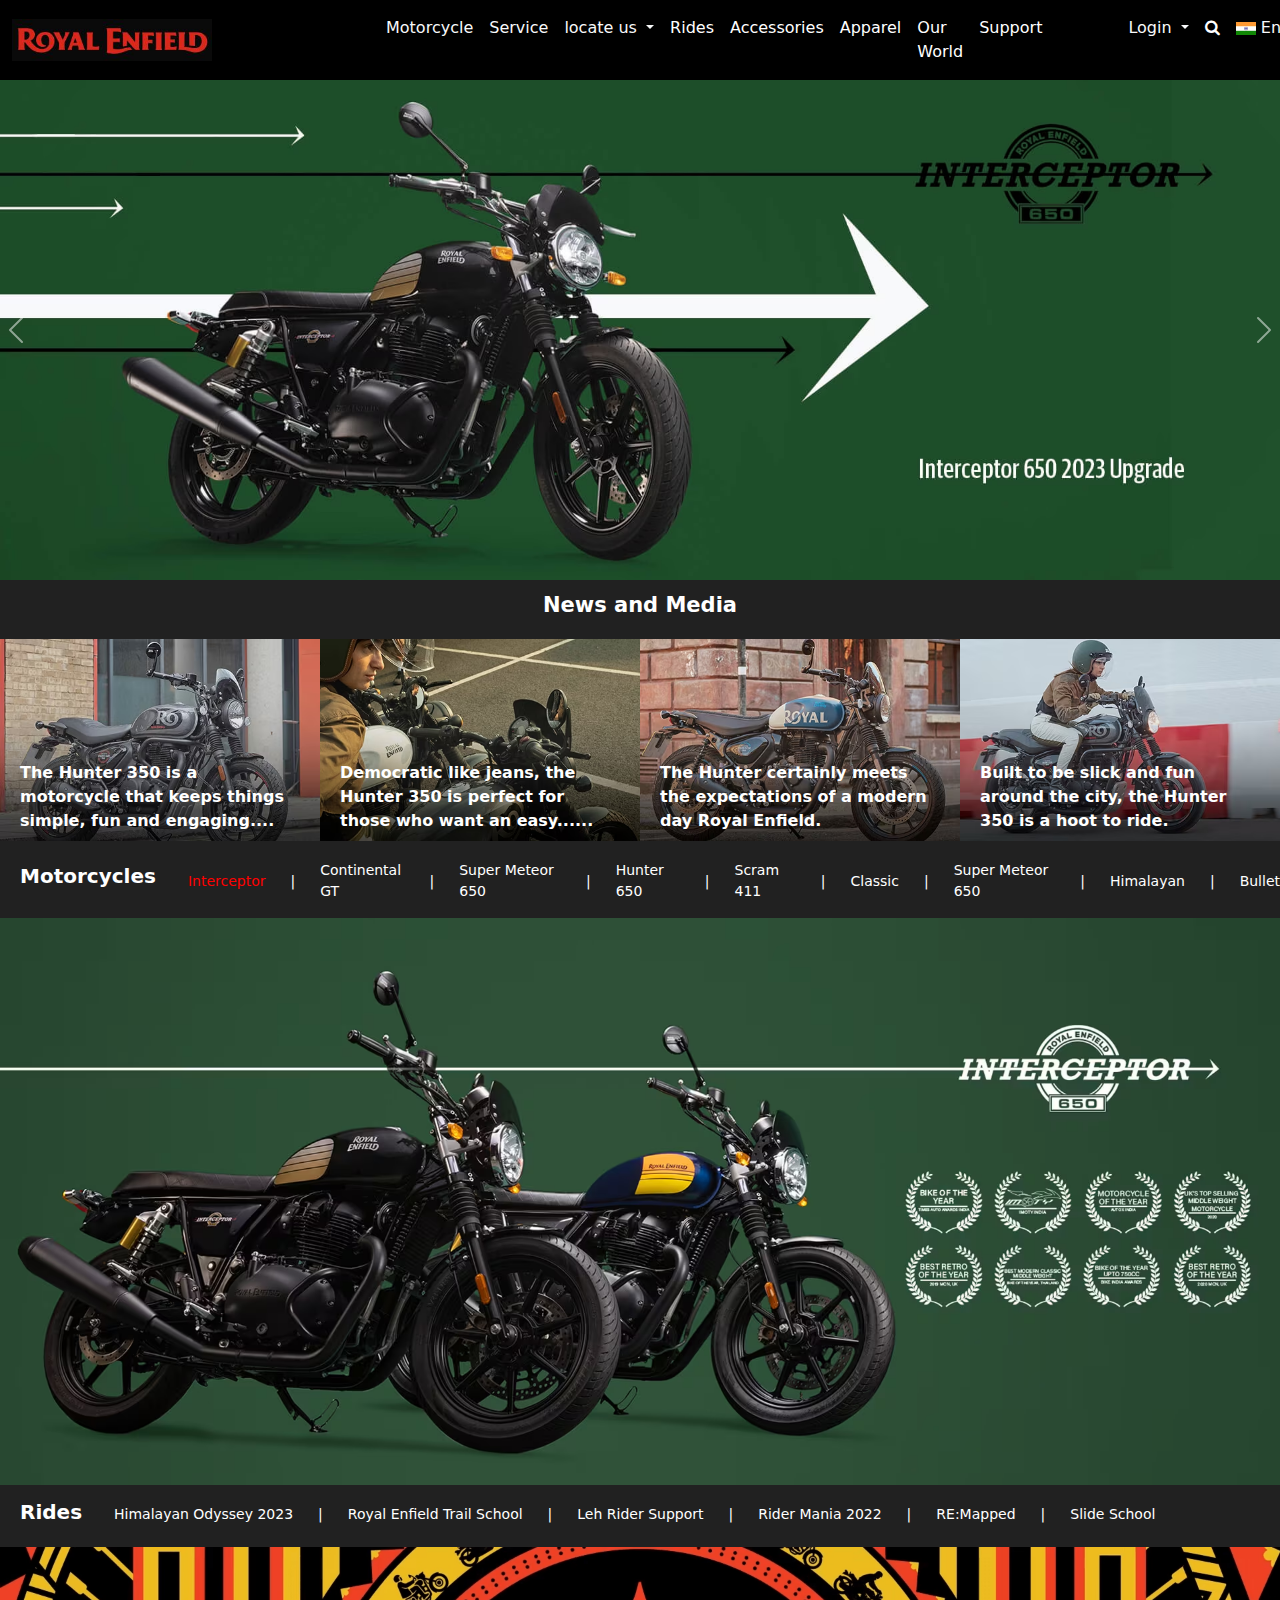
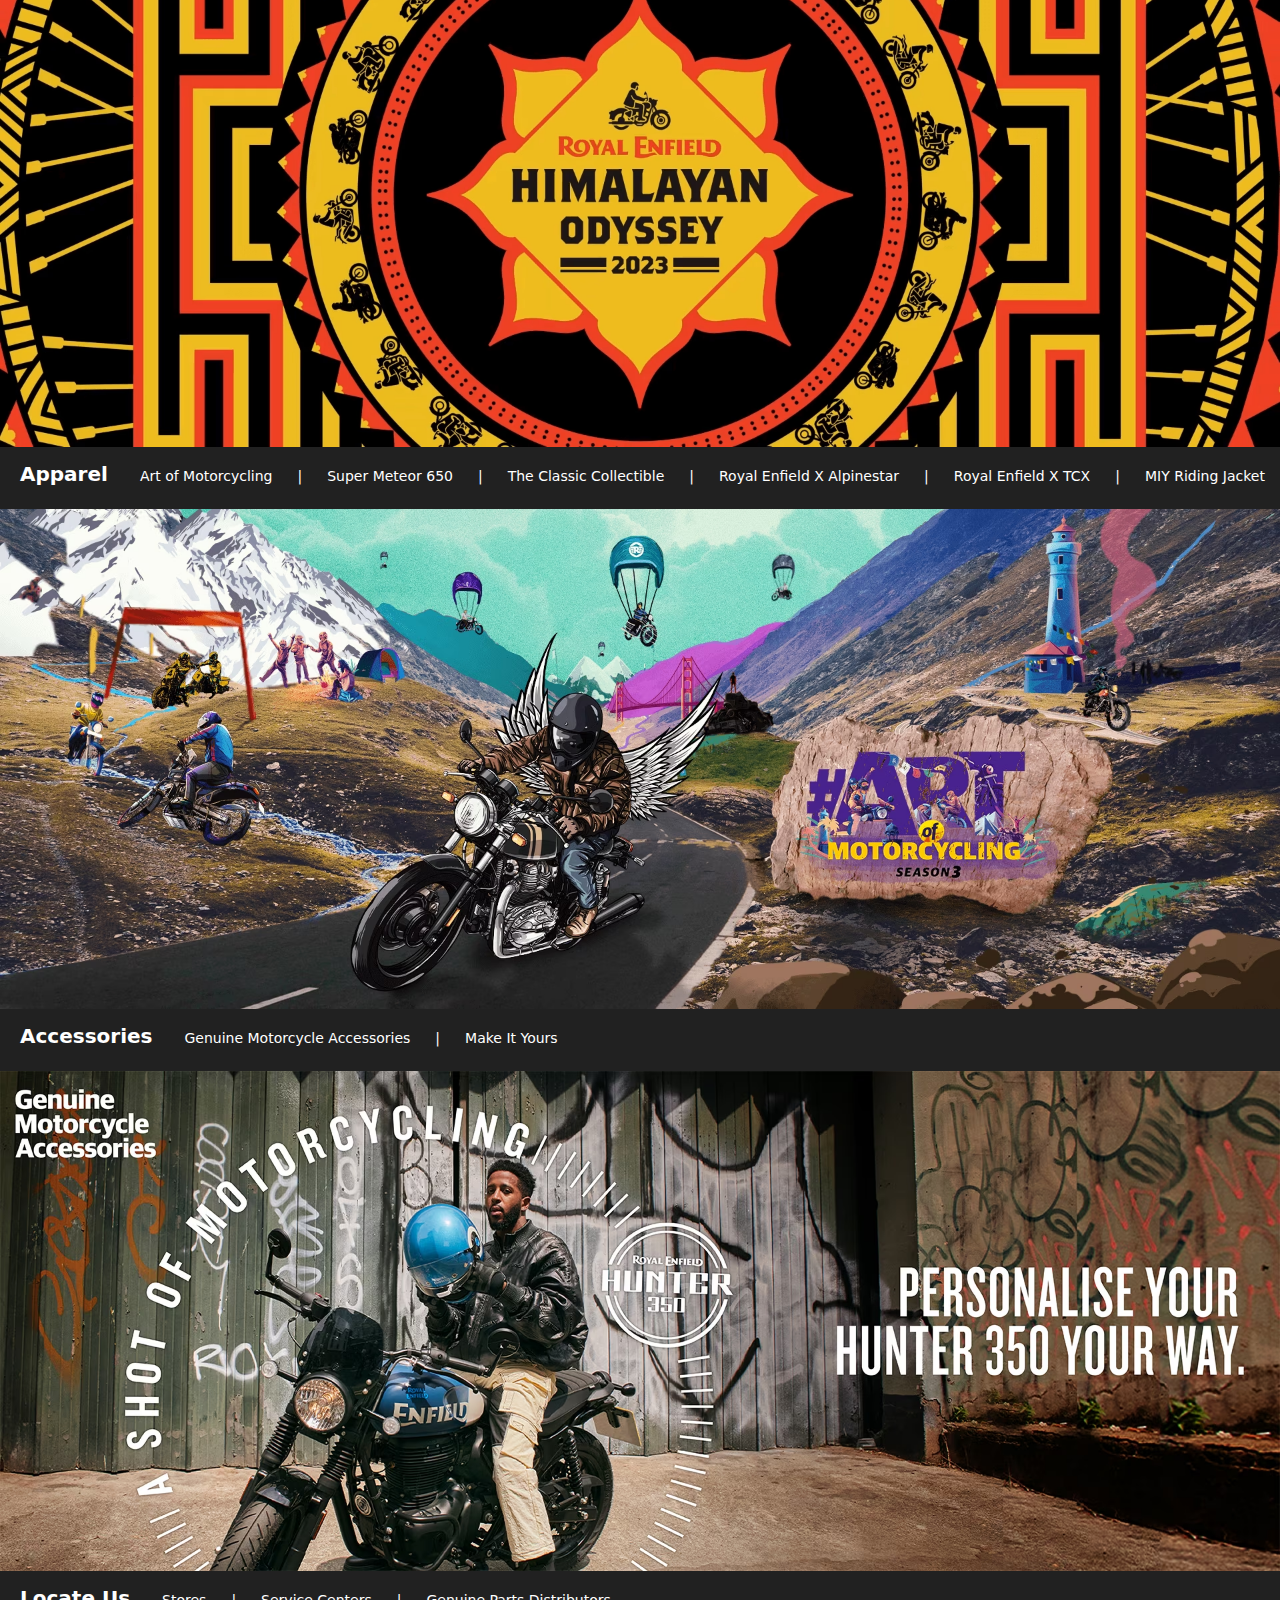
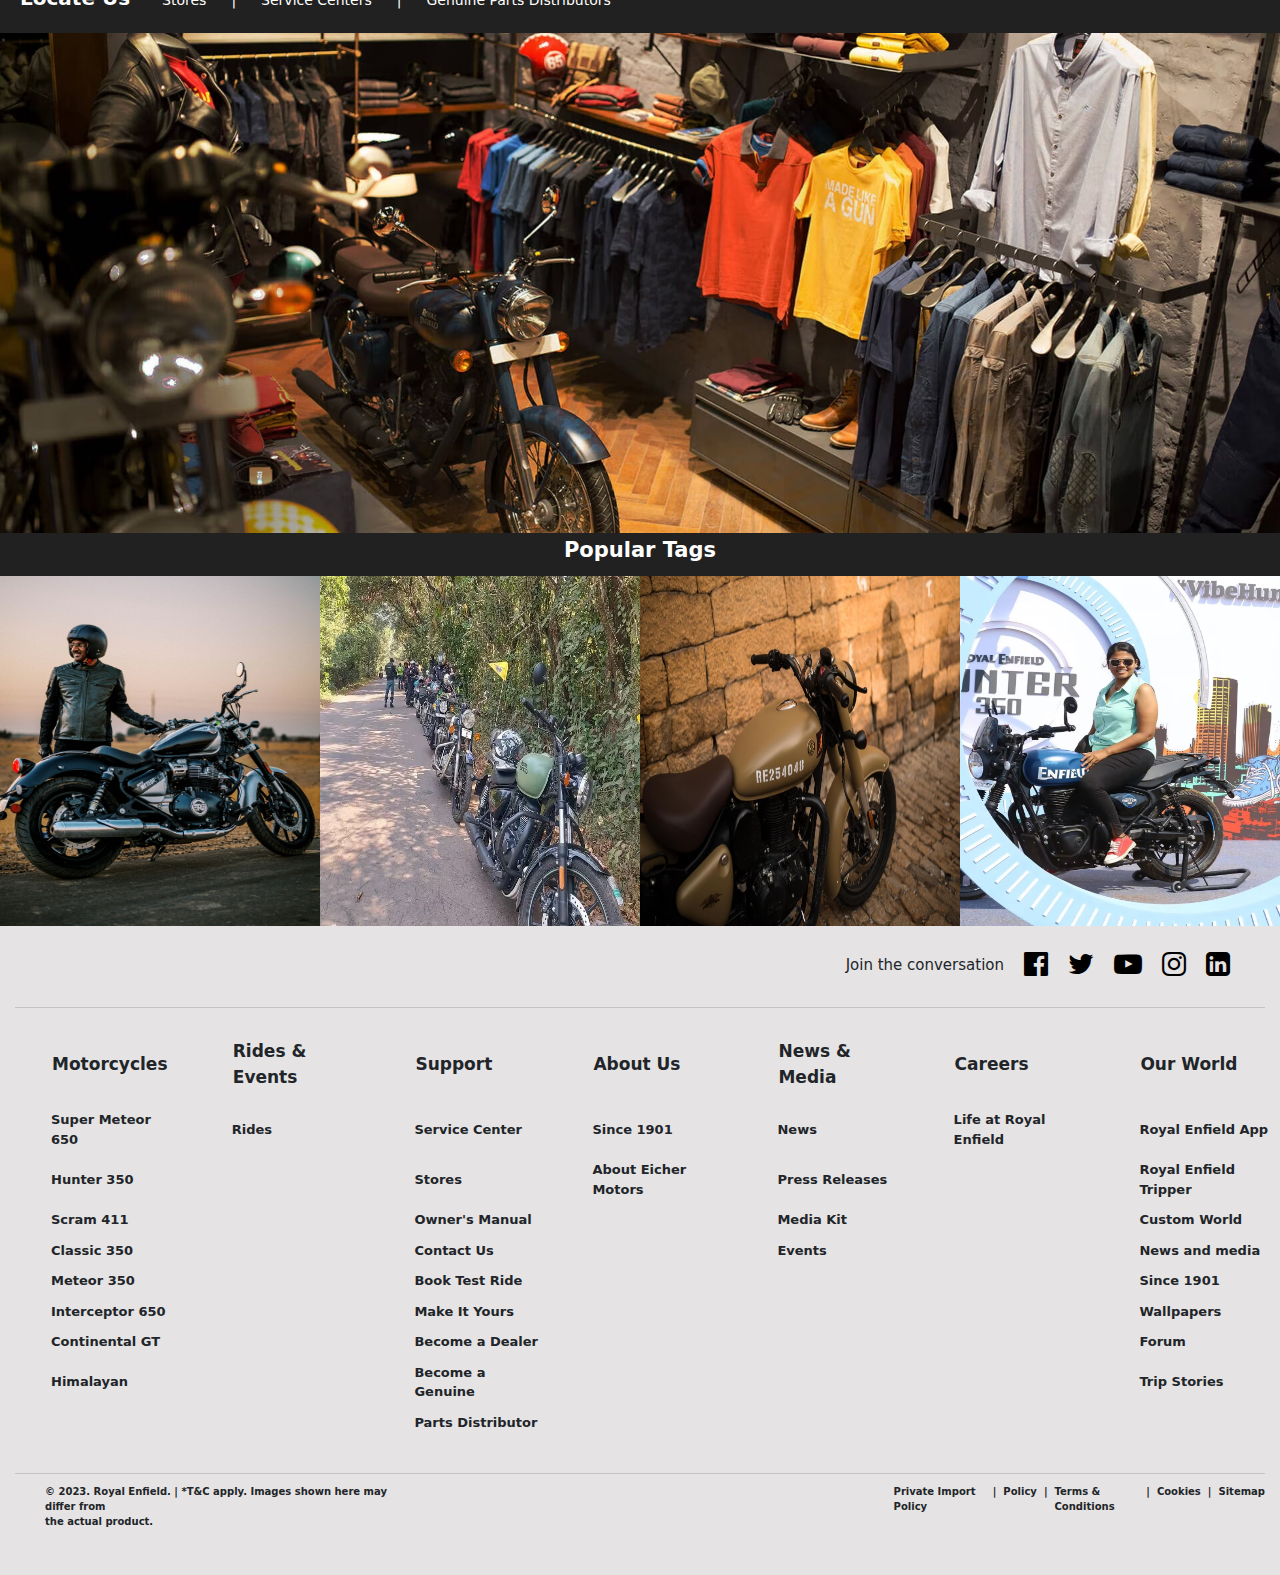
==== commit da83ff6f: "Update index.html" ====
--- a/index.html
+++ b/index.html
@@ -406,10 +406,7 @@
           <td class="hover">Trip Stories</td>
         </tr>
         <tr>
-          <td><select class="hover" name="Bullet" id="">
-            <option value="" class="hover">Bullet 350</option>
-            <option value="" class="hover">Bullet ES</option>
-          </select></td>
+          <td></td>
           <td></td>
           <td class="hover">Parts Distributor</td>
           <td></td>
--- a/index.css
+++ b/index.css
@@ -123,6 +123,9 @@
     font-size: 14px;
     font-weight: 500;
 }
+#RideImageSection img{
+    width: 100%;
+}
 
 #Apparel{
     display: flex;
@@ -148,6 +151,10 @@
     font-weight: 500;
 }
 
+#ApparelImageSection img{
+    width: 100%;
+}
+
 #Accessories{
     display: flex;
     background-color: #212121;
@@ -172,6 +179,10 @@
     font-weight: 500;
 }
 
+#AccessoriesImageSection img{
+    width: 100%;
+}
+
 #LocateUs{
     display: flex;
     background-color: #212121;
@@ -196,10 +207,21 @@
     font-weight: 500;
 }
 
+#LocateUsImageSection img{
+    width: 100%;
+}
+
 #TagsCardSection{
     background-color: #212121;
     color: white;
 }
+
+/* #TagsCardSection #tags{
+    display: inline-block;
+    text-align: center;
+    padding-top: 8px;
+    padding-bottom: 8px;
+} */
 
 #TagsCardSection h3{
     font-size: 21px;
@@ -208,6 +230,13 @@
     padding-bottom: 5px;
     text-align: center;
 }
+
+/* #TagsCardSection #card1 div img{
+    width: 50%;
+
+} */
+
+
 
 #footer{
     background-color: #e5e3e3;
